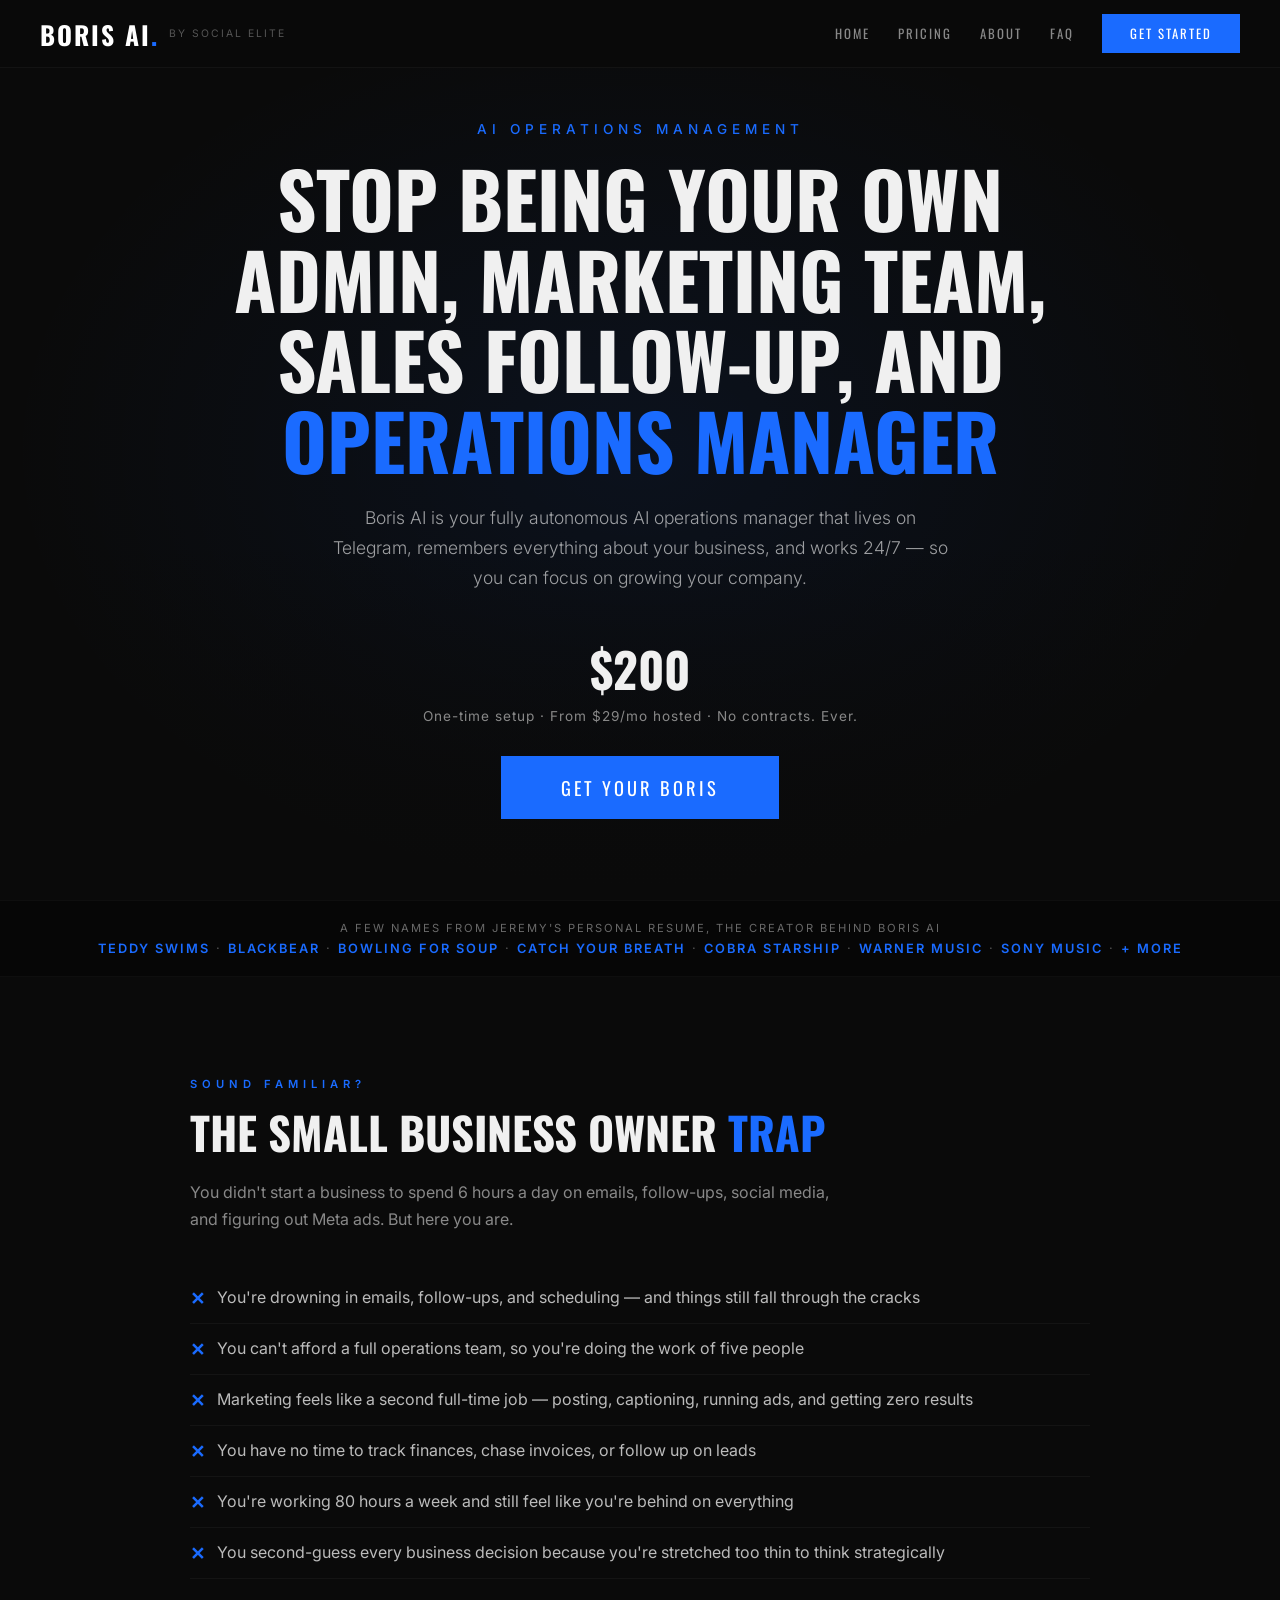
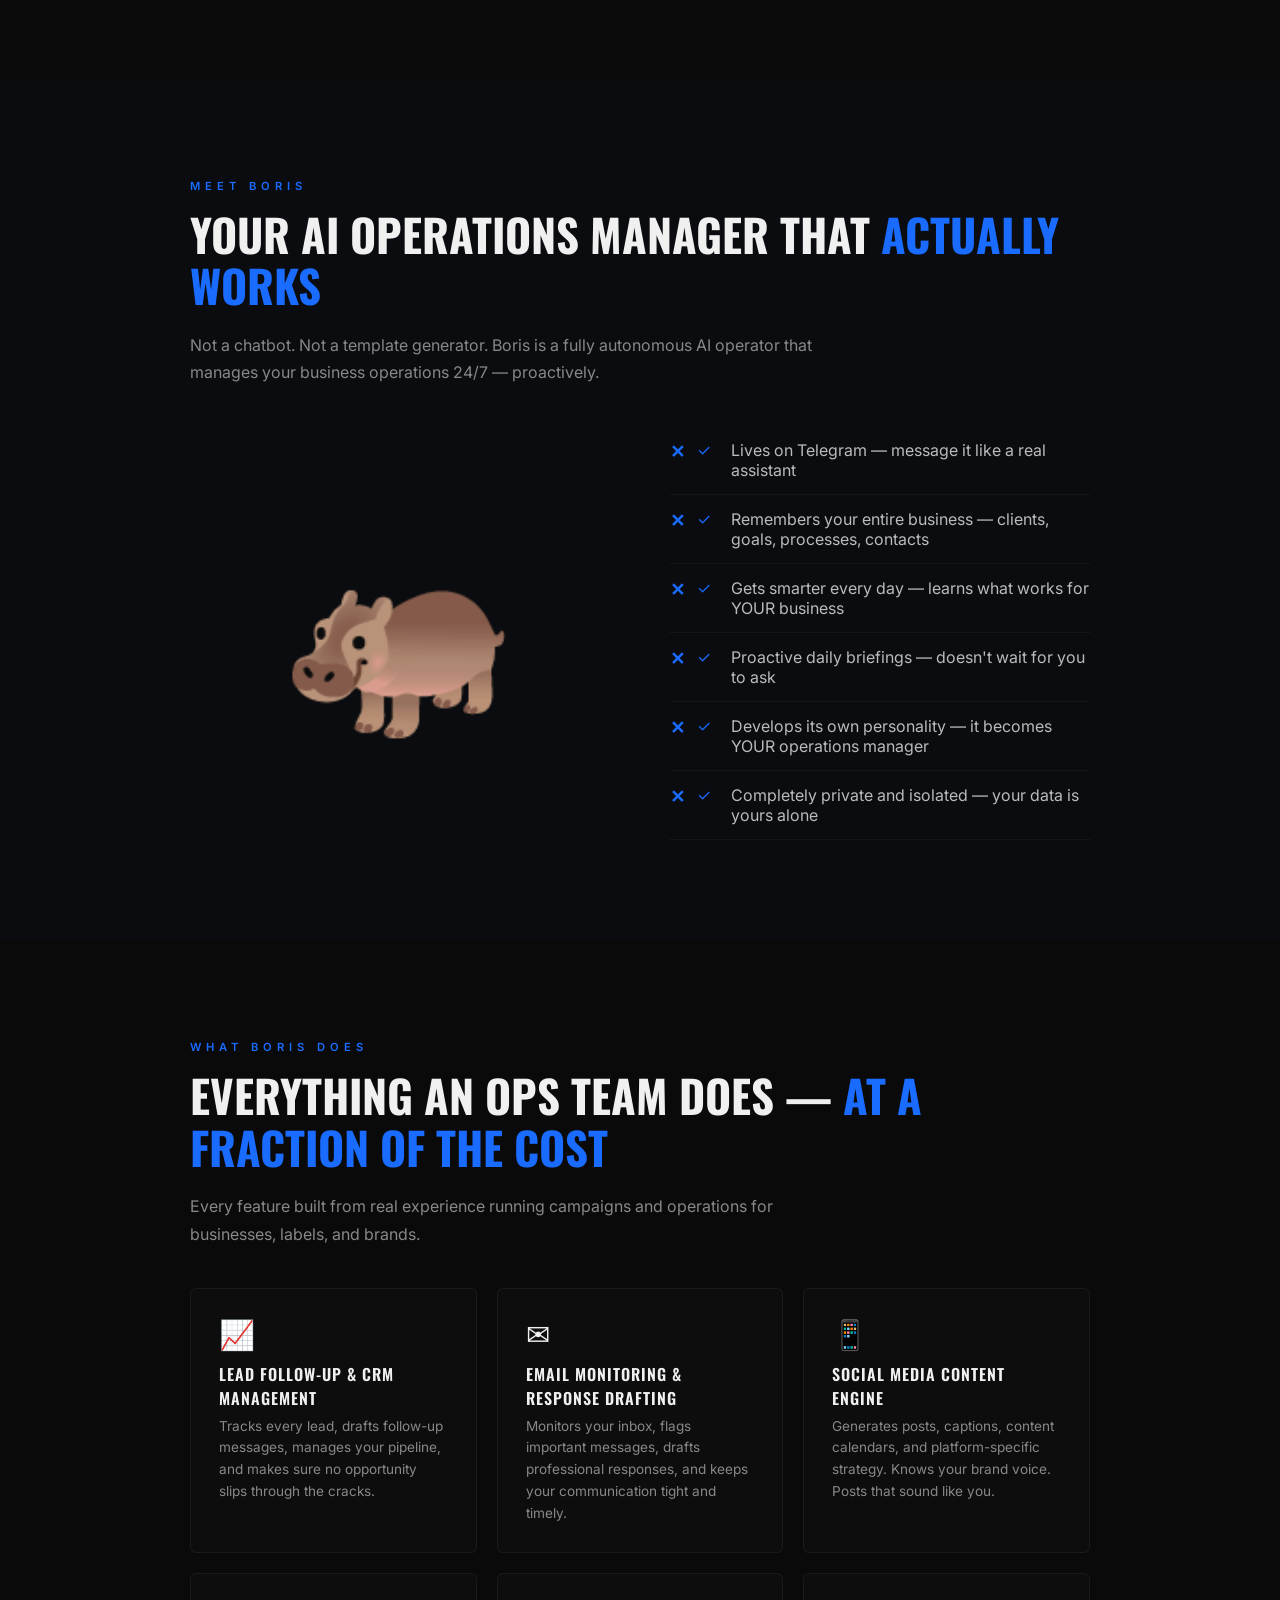
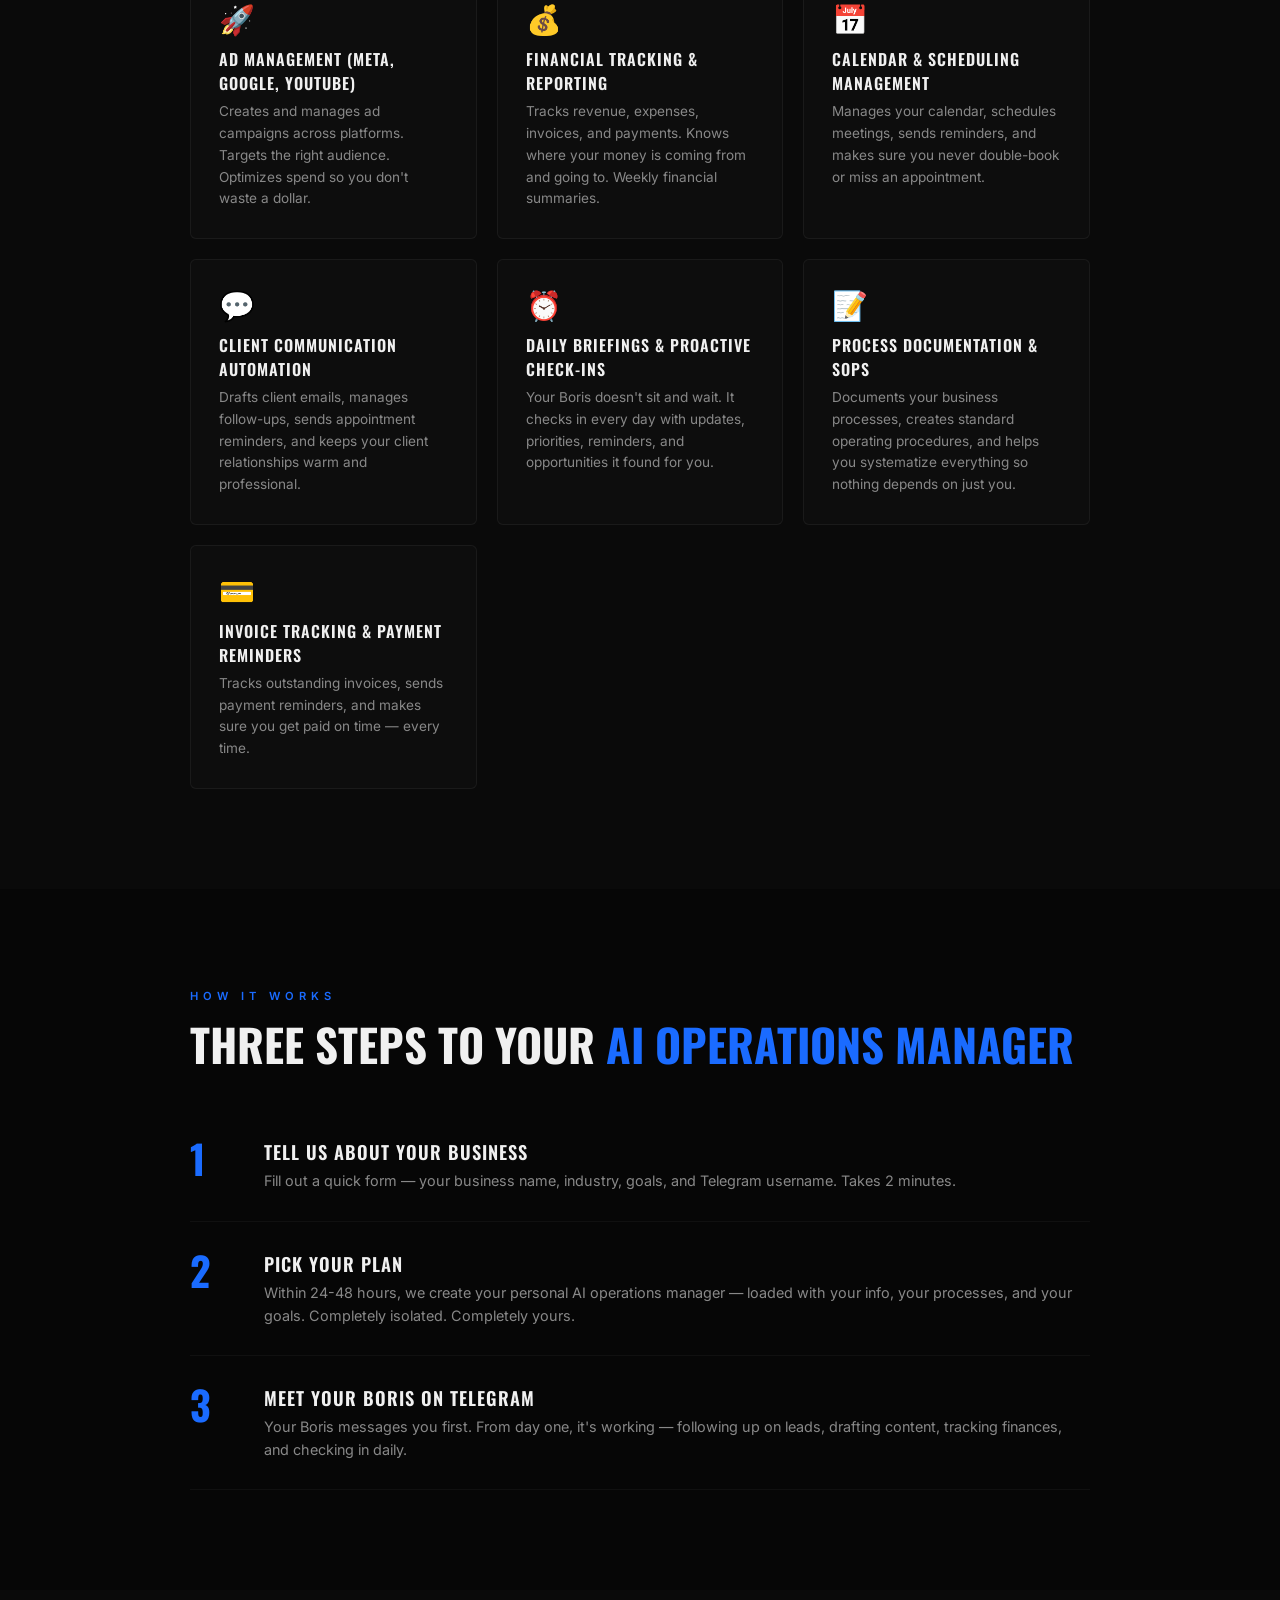
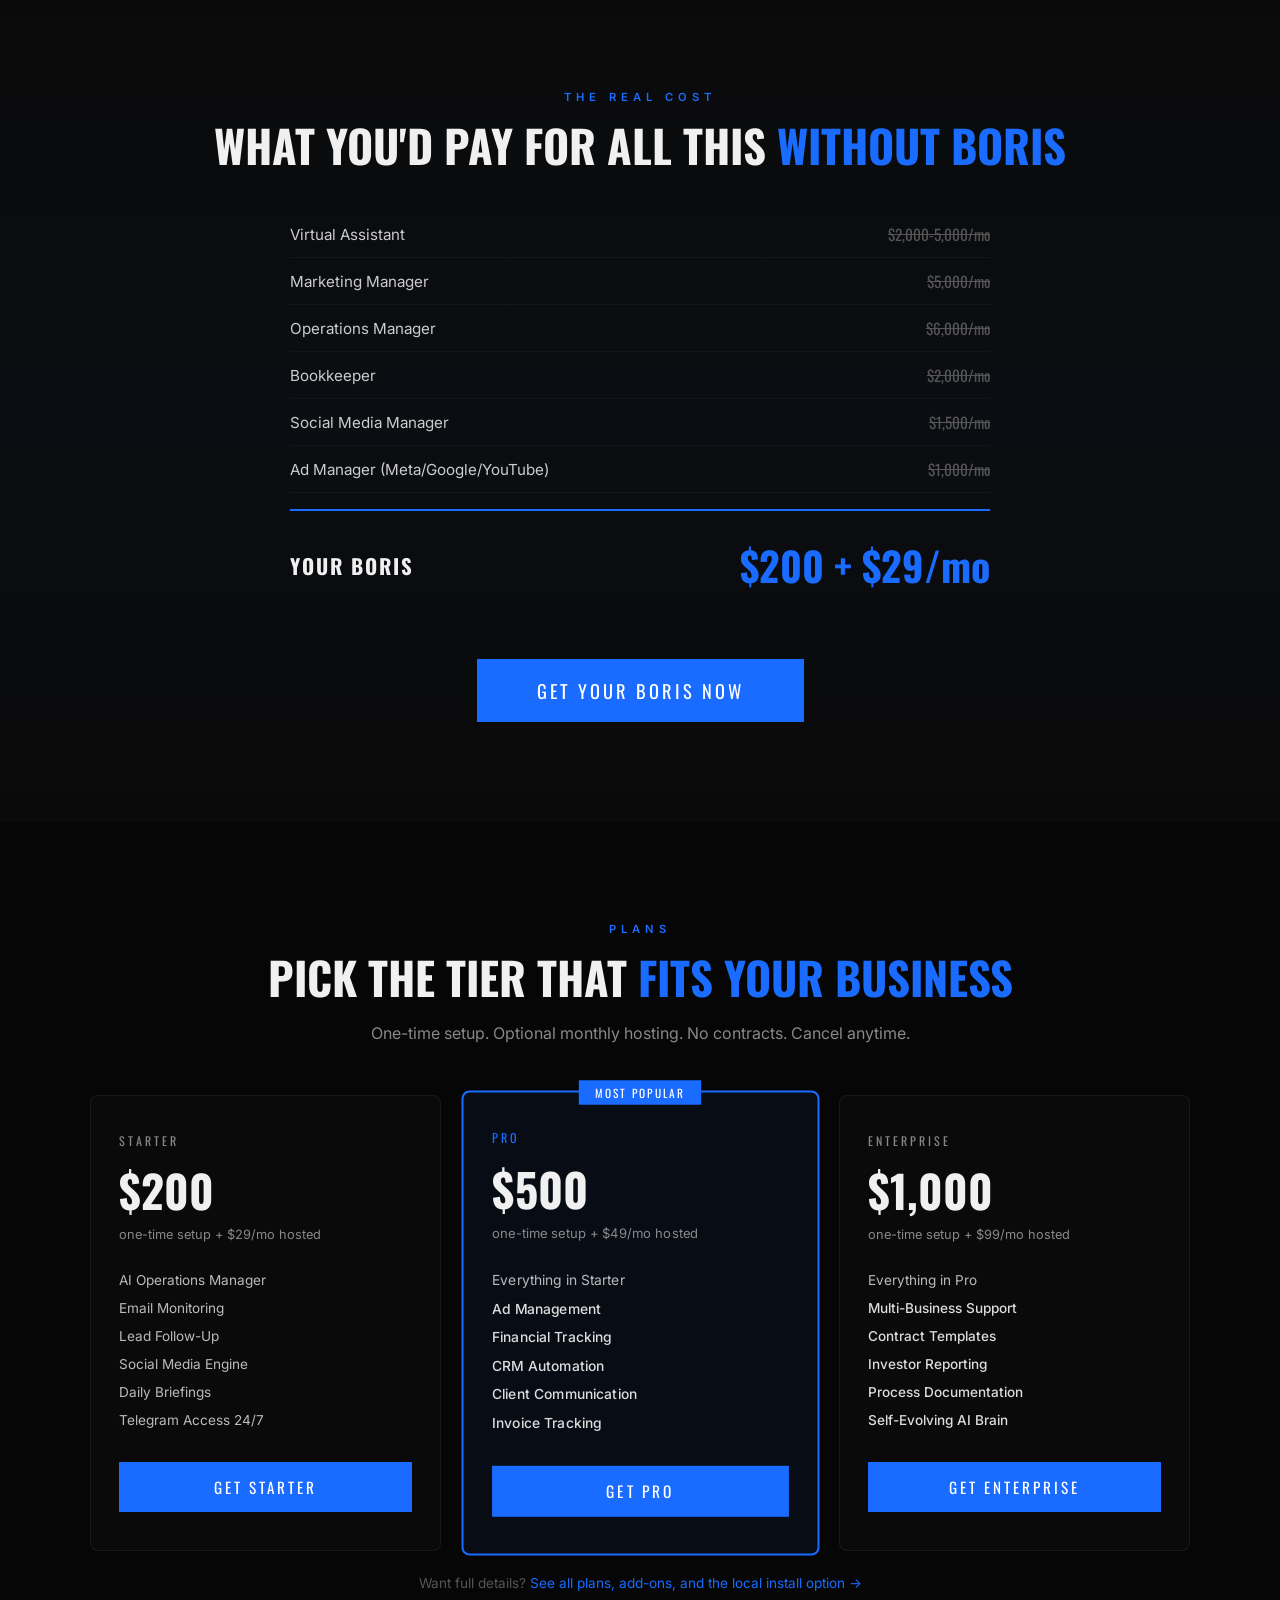
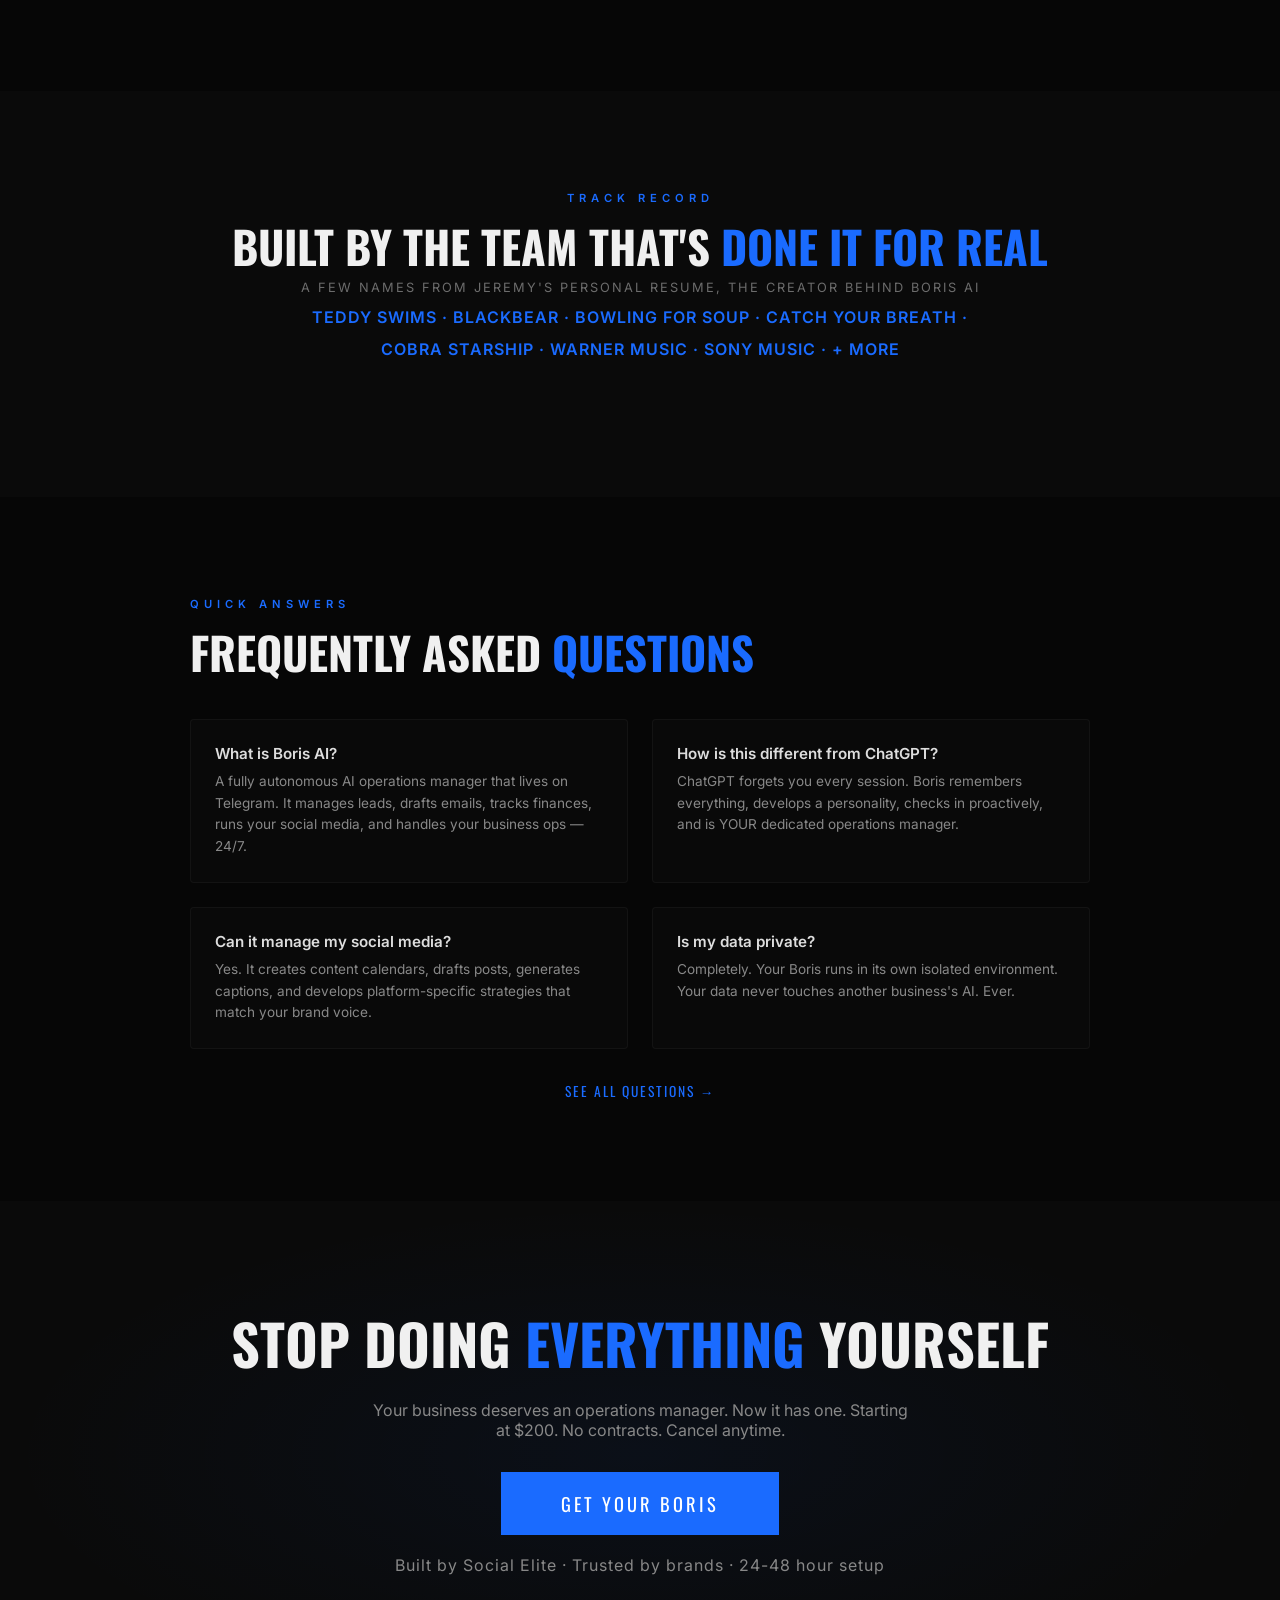
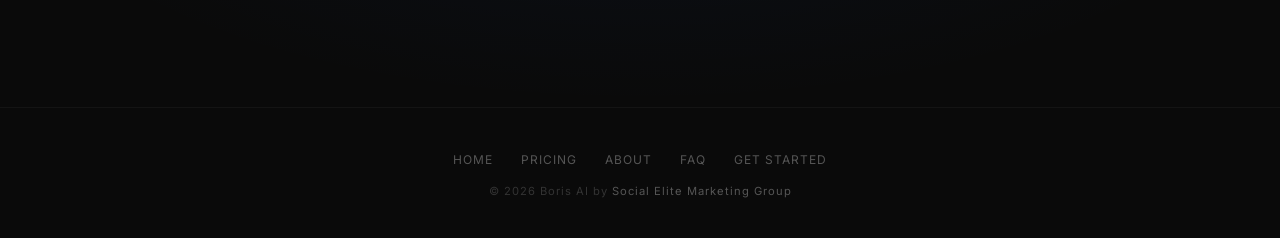
==== index.html @ d29c29d2 "Boris AI v1: business-focused AI operations manager site Complete landing site cloned from Roadie st" ====
<!DOCTYPE html>
<html lang="en">
<head>
    <meta charset="UTF-8">
    <meta name="viewport" content="width=device-width, initial-scale=1.0">
    <title>Boris AI — Your AI Operations Manager for Business</title>
    <meta name="description" content="Your own AI operations manager that handles lead follow-up, email monitoring, social media, ad management, financial tracking, and daily briefings. 24/7. No contracts. From $200.">
    <meta property="og:title" content="Boris AI — Your AI Operations Manager">
    <meta property="og:description" content="Stop doing everything yourself. Get an AI operations manager that actually works. From $200 setup + $29/mo.">
    <link rel="stylesheet" href="styles.css">
</head>
<body>
    <nav>
        <div class="nav-brand">
            <a href="index.html" class="nav-logo">BORIS AI<span>.</span></a>
            <span class="nav-by">by Social Elite</span>
        </div>
        <button class="nav-toggle" onclick="document.querySelector('.nav-links').classList.toggle('open')">
            <span></span><span></span><span></span>
        </button>
        <div class="nav-links">
            <a href="index.html">Home</a>
            <a href="pricing.html">Pricing</a>
            <a href="about.html">About</a>
            <a href="faq.html">FAQ</a>
            <a href="purchase.html" class="nav-cta">Get Started</a>
        </div>
    </nav>

    <!-- ==================== HERO ==================== -->
    <section class="hero">
        <div class="hero-content">
            <p class="hero-tag">AI Operations Management</p>
            <h1>Stop Being Your Own Admin, Marketing Team, Sales Follow-Up, and <span>Operations Manager</span></h1>
            <p class="hero-sub">Boris AI is your fully autonomous AI operations manager that lives on Telegram, remembers everything about your business, and works 24/7 — so you can focus on growing your company.</p>
            <div class="hero-price">$200</div>
            <p class="hero-price-note">One-time setup &middot; From $29/mo hosted &middot; No contracts. Ever.</p>
            <a href="purchase.html" class="btn-primary">Get Your Boris</a>
        </div>
    </section>

    <!-- ==================== PROOF BAR ==================== -->
    <div class="proof-bar">
        <p style="font-size: 0.7rem; color: rgba(255,255,255,0.4); letter-spacing: 2px; text-transform: uppercase; margin-bottom: 6px;">A few names from Jeremy's personal resume, the creator behind Boris AI</p>
        <p><span>Teddy Swims</span> &middot; <span>Blackbear</span> &middot; <span>Bowling For Soup</span> &middot; <span>Catch Your Breath</span> &middot; <span>Cobra Starship</span> &middot; <span>Warner Music</span> &middot; <span>Sony Music</span> &middot; <span>+ more</span></p>
    </div>

    <!-- ==================== PAIN SECTION ==================== -->
    <section class="section">
        <div class="section-inner">
            <p class="section-tag">Sound Familiar?</p>
            <h2>The Small Business Owner <span style="color: var(--blue);">Trap</span></h2>
            <p class="section-subtitle">You didn't start a business to spend 6 hours a day on emails, follow-ups, social media, and figuring out Meta ads. But here you are.</p>
            <ul class="pain-list">
                <li>You're drowning in emails, follow-ups, and scheduling — and things still fall through the cracks</li>
                <li>You can't afford a full operations team, so you're doing the work of five people</li>
                <li>Marketing feels like a second full-time job — posting, captioning, running ads, and getting zero results</li>
                <li>You have no time to track finances, chase invoices, or follow up on leads</li>
                <li>You're working 80 hours a week and still feel like you're behind on everything</li>
                <li>You second-guess every business decision because you're stretched too thin to think strategically</li>
            </ul>
        </div>
    </section>

    <!-- ==================== THE SOLUTION ==================== -->
    <section class="section" style="background: rgba(26,107,255,0.02);">
        <div class="section-inner">
            <p class="section-tag">Meet Boris</p>
            <h2>Your AI Operations Manager That <span style="color: var(--blue);">Actually Works</span></h2>
            <p class="section-subtitle">Not a chatbot. Not a template generator. Boris is a fully autonomous AI operator that manages your business operations 24/7 — proactively.</p>
            <div class="two-col">
                <div style="font-size: 12rem; text-align: center; line-height: 1;">
                    &#129435;
                </div>
                <div>
                    <ul class="pain-list" style="list-style: none;">
                        <li style="color: #bbb;"><span style="color: var(--blue); margin-right: 8px;">&#10003;</span> Lives on Telegram — message it like a real assistant</li>
                        <li style="color: #bbb;"><span style="color: var(--blue); margin-right: 8px;">&#10003;</span> Remembers your entire business — clients, goals, processes, contacts</li>
                        <li style="color: #bbb;"><span style="color: var(--blue); margin-right: 8px;">&#10003;</span> Gets smarter every day — learns what works for YOUR business</li>
                        <li style="color: #bbb;"><span style="color: var(--blue); margin-right: 8px;">&#10003;</span> Proactive daily briefings — doesn't wait for you to ask</li>
                        <li style="color: #bbb;"><span style="color: var(--blue); margin-right: 8px;">&#10003;</span> Develops its own personality — it becomes YOUR operations manager</li>
                        <li style="color: #bbb;"><span style="color: var(--blue); margin-right: 8px;">&#10003;</span> Completely private and isolated — your data is yours alone</li>
                    </ul>
                </div>
            </div>
        </div>
    </section>

    <!-- ==================== FEATURES ==================== -->
    <section class="section">
        <div class="section-inner">
            <p class="section-tag">What Boris Does</p>
            <h2>Everything an Ops Team Does — <span style="color: var(--blue);">At a Fraction of the Cost</span></h2>
            <p class="section-subtitle">Every feature built from real experience running campaigns and operations for businesses, labels, and brands.</p>
            <div class="features">
                <div class="feature">
                    <div class="feature-icon">&#128200;</div>
                    <h3>Lead Follow-Up & CRM Management</h3>
                    <p>Tracks every lead, drafts follow-up messages, manages your pipeline, and makes sure no opportunity slips through the cracks.</p>
                </div>
                <div class="feature">
                    <div class="feature-icon">&#9993;</div>
                    <h3>Email Monitoring & Response Drafting</h3>
                    <p>Monitors your inbox, flags important messages, drafts professional responses, and keeps your communication tight and timely.</p>
                </div>
                <div class="feature">
                    <div class="feature-icon">&#128241;</div>
                    <h3>Social Media Content Engine</h3>
                    <p>Generates posts, captions, content calendars, and platform-specific strategy. Knows your brand voice. Posts that sound like you.</p>
                </div>
                <div class="feature">
                    <div class="feature-icon">&#128640;</div>
                    <h3>Ad Management (Meta, Google, YouTube)</h3>
                    <p>Creates and manages ad campaigns across platforms. Targets the right audience. Optimizes spend so you don't waste a dollar.</p>
                </div>
                <div class="feature">
                    <div class="feature-icon">&#128176;</div>
                    <h3>Financial Tracking & Reporting</h3>
                    <p>Tracks revenue, expenses, invoices, and payments. Knows where your money is coming from and going to. Weekly financial summaries.</p>
                </div>
                <div class="feature">
                    <div class="feature-icon">&#128197;</div>
                    <h3>Calendar & Scheduling Management</h3>
                    <p>Manages your calendar, schedules meetings, sends reminders, and makes sure you never double-book or miss an appointment.</p>
                </div>
                <div class="feature">
                    <div class="feature-icon">&#128172;</div>
                    <h3>Client Communication Automation</h3>
                    <p>Drafts client emails, manages follow-ups, sends appointment reminders, and keeps your client relationships warm and professional.</p>
                </div>
                <div class="feature">
                    <div class="feature-icon">&#9200;</div>
                    <h3>Daily Briefings & Proactive Check-Ins</h3>
                    <p>Your Boris doesn't sit and wait. It checks in every day with updates, priorities, reminders, and opportunities it found for you.</p>
                </div>
                <div class="feature">
                    <div class="feature-icon">&#128221;</div>
                    <h3>Process Documentation & SOPs</h3>
                    <p>Documents your business processes, creates standard operating procedures, and helps you systematize everything so nothing depends on just you.</p>
                </div>
                <div class="feature">
                    <div class="feature-icon">&#128179;</div>
                    <h3>Invoice Tracking & Payment Reminders</h3>
                    <p>Tracks outstanding invoices, sends payment reminders, and makes sure you get paid on time — every time.</p>
                </div>
            </div>
        </div>
    </section>

    <!-- ==================== HOW IT WORKS ==================== -->
    <section class="section" style="background: var(--darker);">
        <div class="section-inner">
            <p class="section-tag">How It Works</p>
            <h2>Three Steps to Your <span style="color: var(--blue);">AI Operations Manager</span></h2>
            <div class="steps">
                <div class="step">
                    <div class="step-num"></div>
                    <div>
                        <h3>Tell Us About Your Business</h3>
                        <p>Fill out a quick form — your business name, industry, goals, and Telegram username. Takes 2 minutes.</p>
                    </div>
                </div>
                <div class="step">
                    <div class="step-num"></div>
                    <div>
                        <h3>Pick Your Plan</h3>
                        <p>Within 24-48 hours, we create your personal AI operations manager — loaded with your info, your processes, and your goals. Completely isolated. Completely yours.</p>
                    </div>
                </div>
                <div class="step">
                    <div class="step-num"></div>
                    <div>
                        <h3>Meet Your Boris on Telegram</h3>
                        <p>Your Boris messages you first. From day one, it's working — following up on leads, drafting content, tracking finances, and checking in daily.</p>
                    </div>
                </div>
            </div>
        </div>
    </section>

    <!-- ==================== VALUE STACK ==================== -->
    <section class="section stack-bg">
        <div class="section-inner" style="text-align: center;">
            <p class="section-tag">The Real Cost</p>
            <h2>What You'd Pay for All This <span style="color: var(--blue);">Without Boris</span></h2>
            <div class="stack-items">
                <div class="stack-item"><span>Virtual Assistant</span><span>$2,000-5,000/mo</span></div>
                <div class="stack-item"><span>Marketing Manager</span><span>$5,000/mo</span></div>
                <div class="stack-item"><span>Operations Manager</span><span>$6,000/mo</span></div>
                <div class="stack-item"><span>Bookkeeper</span><span>$2,000/mo</span></div>
                <div class="stack-item"><span>Social Media Manager</span><span>$1,500/mo</span></div>
                <div class="stack-item"><span>Ad Manager (Meta/Google/YouTube)</span><span>$1,000/mo</span></div>
            </div>
            <div class="stack-total">
                <span>Your Boris</span>
                <span>$200 + $29/mo</span>
            </div>
            <div style="margin-top: 40px;">
                <a href="purchase.html" class="btn-primary">Get Your Boris Now</a>
            </div>
        </div>
    </section>

    <!-- ==================== PRICING PREVIEW ==================== -->
    <section class="section" style="background: var(--darker);">
        <div style="max-width: 1100px; margin: 0 auto; text-align: center;">
            <p class="section-tag">Plans</p>
            <h2 style="font-family: 'Oswald', sans-serif; font-size: clamp(1.8rem, 4vw, 2.8rem); font-weight: 700; text-transform: uppercase; margin-bottom: 16px;">Pick the Tier That <span style="color: var(--blue);">Fits Your Business</span></h2>
            <p class="section-subtitle" style="margin: 0 auto 48px; text-align: center;">One-time setup. Optional monthly hosting. No contracts. Cancel anytime.</p>
            <div class="pricing-grid">
                <div class="price-card">
                    <div class="tier-name">Starter</div>
                    <div class="tier-price">$200</div>
                    <div class="tier-note">one-time setup + $29/mo hosted</div>
                    <ul>
                        <li>AI Operations Manager</li>
                        <li>Email Monitoring</li>
                        <li>Lead Follow-Up</li>
                        <li>Social Media Engine</li>
                        <li>Daily Briefings</li>
                        <li>Telegram Access 24/7</li>
                    </ul>
                    <a href="purchase.html" class="btn-primary">Get Starter</a>
                </div>
                <div class="price-card featured">
                    <div class="badge">Most Popular</div>
                    <div class="tier-name">Pro</div>
                    <div class="tier-price">$500</div>
                    <div class="tier-note">one-time setup + $49/mo hosted</div>
                    <ul>
                        <li>Everything in Starter</li>
                        <li class="highlight">Ad Management</li>
                        <li class="highlight">Financial Tracking</li>
                        <li class="highlight">CRM Automation</li>
                        <li class="highlight">Client Communication</li>
                        <li class="highlight">Invoice Tracking</li>
                    </ul>
                    <a href="purchase.html" class="btn-primary">Get Pro</a>
                </div>
                <div class="price-card">
                    <div class="tier-name">Enterprise</div>
                    <div class="tier-price">$1,000</div>
                    <div class="tier-note">one-time setup + $99/mo hosted</div>
                    <ul>
                        <li>Everything in Pro</li>
                        <li class="highlight">Multi-Business Support</li>
                        <li class="highlight">Contract Templates</li>
                        <li class="highlight">Investor Reporting</li>
                        <li class="highlight">Process Documentation</li>
                        <li class="highlight">Self-Evolving AI Brain</li>
                    </ul>
                    <a href="purchase.html" class="btn-primary">Get Enterprise</a>
                </div>
            </div>
            <p style="margin-top: 24px; font-size: 0.85rem; color: #555;">Want full details? <a href="pricing.html" style="color: var(--blue); text-decoration: none;">See all plans, add-ons, and the local install option &rarr;</a></p>
        </div>
    </section>

    <!-- ==================== SOCIAL PROOF ==================== -->
    <section class="section">
        <div class="section-inner" style="text-align: center;">
            <p class="section-tag">Track Record</p>
            <h2 style="margin-bottom: 8px;">Built by the Team That's <span style="color: var(--blue);">Done It for Real</span></h2>
            <p style="font-size: 0.8rem; color: rgba(255,255,255,0.4); text-transform: uppercase; letter-spacing: 2px; text-align: center; margin: 0 auto 6px;">A few names from Jeremy's personal resume, the creator behind Boris AI</p>
            <p style="font-size: 1rem; color: var(--blue); font-weight: 600; text-align: center; max-width: 700px; margin: 0 auto 32px; line-height: 2; text-transform: uppercase; letter-spacing: 1px;">
                Teddy Swims &middot; Blackbear &middot; Bowling For Soup &middot; Catch Your Breath &middot; Cobra Starship &middot; Warner Music &middot; Sony Music &middot; + more
            </p>
        </div>
    </section>

    <!-- ==================== FAQ PREVIEW ==================== -->
    <section class="section" style="background: var(--darker);">
        <div class="section-inner">
            <p class="section-tag">Quick Answers</p>
            <h2>Frequently Asked <span style="color: var(--blue);">Questions</span></h2>
            <div class="faq-grid">
                <div class="faq-item">
                    <div class="faq-q">What is Boris AI?</div>
                    <div class="faq-a">A fully autonomous AI operations manager that lives on Telegram. It manages leads, drafts emails, tracks finances, runs your social media, and handles your business ops — 24/7.</div>
                </div>
                <div class="faq-item">
                    <div class="faq-q">How is this different from ChatGPT?</div>
                    <div class="faq-a">ChatGPT forgets you every session. Boris remembers everything, develops a personality, checks in proactively, and is YOUR dedicated operations manager.</div>
                </div>
                <div class="faq-item">
                    <div class="faq-q">Can it manage my social media?</div>
                    <div class="faq-a">Yes. It creates content calendars, drafts posts, generates captions, and develops platform-specific strategies that match your brand voice.</div>
                </div>
                <div class="faq-item">
                    <div class="faq-q">Is my data private?</div>
                    <div class="faq-a">Completely. Your Boris runs in its own isolated environment. Your data never touches another business's AI. Ever.</div>
                </div>
            </div>
            <p style="text-align: center; margin-top: 32px;"><a href="faq.html" style="color: var(--blue); text-decoration: none; font-family: 'Oswald', sans-serif; font-size: 0.85rem; letter-spacing: 2px; text-transform: uppercase;">See All Questions &rarr;</a></p>
        </div>
    </section>

    <!-- ==================== FINAL CTA ==================== -->
    <section class="cta-section">
        <div class="cta-content">
            <h2>Stop Doing <span>Everything</span> Yourself</h2>
            <p>Your business deserves an operations manager. Now it has one. Starting at $200. No contracts. Cancel anytime.</p>
            <a href="purchase.html" class="btn-primary">Get Your Boris</a>
            <p class="guarantee">Built by Social Elite &middot; Trusted by brands &middot; 24-48 hour setup</p>
        </div>
    </section>

    <!-- ==================== FOOTER ==================== -->
    <footer>
        <div class="footer-links">
            <a href="index.html">Home</a>
            <a href="pricing.html">Pricing</a>
            <a href="about.html">About</a>
            <a href="faq.html">FAQ</a>
            <a href="purchase.html">Get Started</a>
        </div>
        <p>&copy; 2026 Boris AI by <a href="https://socialelitemarketinggroup.com">Social Elite Marketing Group</a></p>
    </footer>
</body>
</html>
---- styles.css ----
/* ============================================
   BORIS AI — Shared Styles
   Dark, premium, business operations aesthetic
   ============================================ */

@import url('https://fonts.googleapis.com/css2?family=Oswald:wght@400;600;700;800&family=Inter:wght@300;400;500;600&display=swap');

:root {
    --blue: #1a6bff;
    --blue-light: #4d8bff;
    --dark: #0a0a0a;
    --darker: #060606;
    --gray: #888;
    --light: #f0f0f0;
    --accent: #4d8bff;
}

* { margin: 0; padding: 0; box-sizing: border-box; }

body {
    background: var(--dark);
    color: var(--light);
    font-family: 'Inter', sans-serif;
    overflow-x: hidden;
}

/* ---- NAVIGATION ---- */
nav {
    position: fixed; top: 0; width: 100%;
    padding: 14px 40px;
    display: flex; justify-content: space-between; align-items: center;
    z-index: 100;
    background: rgba(10,10,10,0.92);
    backdrop-filter: blur(12px);
    border-bottom: 1px solid rgba(255,255,255,0.04);
}
.nav-brand { display: flex; align-items: center; gap: 10px; }
.nav-logo {
    font-family: 'Oswald', sans-serif;
    font-size: 1.6rem; font-weight: 800;
    letter-spacing: 2px; color: #fff;
    text-decoration: none;
}
.nav-logo span { color: var(--blue); }
.nav-by { font-size: 0.65rem; color: #555; letter-spacing: 2px; text-transform: uppercase; }
.nav-links { display: flex; align-items: center; gap: 28px; }
.nav-links a {
    font-family: 'Oswald', sans-serif;
    font-size: 0.8rem; letter-spacing: 2px;
    text-transform: uppercase; text-decoration: none;
    color: var(--gray); transition: color 0.3s;
}
.nav-links a:hover { color: #fff; }
.nav-cta {
    padding: 10px 28px;
    background: var(--blue); color: #fff !important;
    text-decoration: none;
    font-family: 'Oswald', sans-serif;
    font-size: 0.85rem; letter-spacing: 2px;
    text-transform: uppercase; transition: 0.3s;
}
.nav-cta:hover { background: var(--blue-light); }

/* ---- BUTTONS ---- */
.btn-primary {
    display: inline-block;
    padding: 18px 60px;
    background: var(--blue); color: #fff;
    text-decoration: none;
    font-family: 'Oswald', sans-serif;
    font-size: 1.15rem; letter-spacing: 3px;
    text-transform: uppercase;
    transition: 0.3s; border: none; cursor: pointer;
}
.btn-primary:hover { background: var(--blue-light); transform: scale(1.03); }
.btn-outline {
    display: inline-block;
    padding: 14px 40px;
    border: 1px solid rgba(255,255,255,0.15);
    color: #aaa; text-decoration: none;
    font-family: 'Oswald', sans-serif;
    font-size: 0.85rem; letter-spacing: 2px;
    text-transform: uppercase; transition: 0.3s;
}
.btn-outline:hover { border-color: var(--blue); color: var(--blue); }

/* ---- HERO ---- */
.hero {
    min-height: 100vh;
    display: flex; flex-direction: column;
    justify-content: center; align-items: center;
    text-align: center;
    padding: 120px 20px 80px;
    position: relative;
}
.hero::before {
    content: ''; position: absolute; top: 0; left: 0;
    width: 100%; height: 100%;
    background: radial-gradient(ellipse at center, rgba(26,107,255,0.08) 0%, transparent 70%);
    z-index: 0;
}
.hero::after {
    content: ''; position: absolute; bottom: 0; left: 0;
    width: 100%; height: 40%;
    background: linear-gradient(to top, var(--dark), transparent);
    z-index: 1;
}
.hero-content { position: relative; z-index: 2; max-width: 850px; }
.hero-tag {
    font-size: 0.85rem; letter-spacing: 5px;
    text-transform: uppercase; color: var(--blue);
    margin-bottom: 20px; font-weight: 500;
}
.hero h1 {
    font-family: 'Oswald', sans-serif;
    font-size: clamp(2.5rem, 7vw, 4.8rem);
    font-weight: 800; text-transform: uppercase;
    line-height: 1.05; margin-bottom: 24px;
}
.hero h1 span { color: var(--blue); }
.hero-sub {
    font-size: 1.1rem; color: rgba(255,255,255,0.6);
    max-width: 620px; margin: 0 auto 40px;
    line-height: 1.7; font-weight: 300;
}
.hero-price {
    font-family: 'Oswald', sans-serif;
    font-size: 3rem; font-weight: 800; margin-bottom: 4px;
}
.hero-price-note {
    font-size: 0.85rem; color: var(--gray);
    margin-bottom: 32px; letter-spacing: 1px;
}
.hero-proof {
    margin-top: 32px; font-size: 0.75rem;
    color: #444; letter-spacing: 1px; text-transform: uppercase;
}

/* ---- PROOF BAR ---- */
.proof-bar {
    background: var(--darker); padding: 20px;
    text-align: center;
    border-top: 1px solid rgba(255,255,255,0.03);
    border-bottom: 1px solid rgba(255,255,255,0.03);
}
.proof-bar p { font-size: 0.8rem; color: #555; letter-spacing: 2px; text-transform: uppercase; }
.proof-bar span { color: var(--blue); font-weight: 600; }

/* ---- SECTIONS ---- */
.section { padding: 100px 20px; }
.section-inner { max-width: 900px; margin: 0 auto; }
.section-tag {
    font-size: 0.7rem; letter-spacing: 5px;
    text-transform: uppercase; color: var(--blue);
    margin-bottom: 16px; font-weight: 600;
}
.section h2 {
    font-family: 'Oswald', sans-serif;
    font-size: clamp(1.8rem, 4vw, 2.8rem);
    font-weight: 700; text-transform: uppercase;
    margin-bottom: 20px; line-height: 1.15;
}
.section-subtitle {
    font-size: 1rem; color: var(--gray);
    line-height: 1.7; margin-bottom: 40px; max-width: 650px;
}

/* ---- PAIN LIST ---- */
.pain-list { list-style: none; }
.pain-list li {
    padding: 14px 0;
    border-bottom: 1px solid rgba(255,255,255,0.04);
    font-size: 1rem; color: #bbb;
    display: flex; gap: 12px; align-items: flex-start;
}
.pain-list li::before {
    content: '\2715'; color: var(--blue);
    font-weight: 700; font-size: 1.1rem;
    flex-shrink: 0; margin-top: 1px;
}

/* ---- TWO COLUMNS ---- */
.two-col {
    display: grid; grid-template-columns: 1fr 1fr;
    gap: 60px; align-items: center; margin-top: 40px;
}
.two-col img { width: 100%; border-radius: 4px; }

/* ---- FEATURES GRID ---- */
.features {
    display: grid;
    grid-template-columns: repeat(auto-fit, minmax(260px, 1fr));
    gap: 20px; margin-top: 40px;
}
.feature {
    background: rgba(255,255,255,0.015);
    border: 1px solid rgba(255,255,255,0.05);
    border-radius: 6px; padding: 28px; transition: 0.3s;
}
.feature:hover { border-color: rgba(26,107,255,0.3); background: rgba(26,107,255,0.03); }
.feature-icon { font-size: 1.8rem; margin-bottom: 10px; }
.feature h3 {
    font-family: 'Oswald', sans-serif;
    font-size: 1rem; font-weight: 600;
    text-transform: uppercase; letter-spacing: 1px;
    margin-bottom: 6px;
}
.feature p { font-size: 0.85rem; color: var(--gray); line-height: 1.6; }

/* ---- TABS ---- */
.tabs {
    display: flex; gap: 0; margin-bottom: 40px;
    border-bottom: 2px solid rgba(255,255,255,0.06);
}
.tab {
    padding: 14px 28px;
    font-family: 'Oswald', sans-serif;
    font-size: 0.9rem; letter-spacing: 2px;
    text-transform: uppercase; color: var(--gray);
    cursor: pointer; transition: 0.3s;
    border-bottom: 2px solid transparent;
    margin-bottom: -2px;
}
.tab.active { color: var(--blue); border-bottom-color: var(--blue); }
.tab:hover { color: #ddd; }
.tab-content { display: none; }
.tab-content.active { display: block; }

/* ---- STEPS ---- */
.steps { counter-reset: step; margin-top: 40px; }
.step {
    display: flex; gap: 24px; padding: 28px 0;
    border-bottom: 1px solid rgba(255,255,255,0.04);
    align-items: flex-start;
}
.step-num {
    counter-increment: step;
    font-family: 'Oswald', sans-serif;
    font-size: 2.5rem; font-weight: 800;
    color: var(--blue); line-height: 1;
    flex-shrink: 0; width: 50px;
}
.step-num::before { content: counter(step); }
.step h3 {
    font-family: 'Oswald', sans-serif;
    font-size: 1.15rem; font-weight: 600;
    text-transform: uppercase; letter-spacing: 1px;
    margin-bottom: 4px;
}
.step p { font-size: 0.9rem; color: var(--gray); line-height: 1.6; }

/* ---- VALUE STACK ---- */
.stack-bg {
    background: linear-gradient(180deg, transparent 0%, rgba(26,107,255,0.03) 50%, transparent 100%);
}
.stack-items { max-width: 700px; margin: 40px auto 0; }
.stack-item {
    display: flex; justify-content: space-between; align-items: center;
    padding: 12px 0; border-bottom: 1px solid rgba(255,255,255,0.04);
}
.stack-item span:first-child { font-size: 0.95rem; color: #ccc; }
.stack-item span:last-child {
    font-family: 'Oswald', sans-serif;
    font-size: 0.95rem; color: #555; text-decoration: line-through;
}
.stack-total {
    display: flex; justify-content: space-between; align-items: center;
    padding: 24px 0; margin-top: 16px;
    border-top: 2px solid var(--blue);
    max-width: 700px; margin-left: auto; margin-right: auto;
}
.stack-total span:first-child {
    font-family: 'Oswald', sans-serif;
    font-size: 1.3rem; font-weight: 700;
    text-transform: uppercase; letter-spacing: 2px;
}
.stack-total span:last-child {
    font-family: 'Oswald', sans-serif;
    font-size: 2.5rem; font-weight: 800; color: var(--blue);
}

/* ---- CTA SECTION ---- */
.cta-section {
    padding: 100px 20px; text-align: center; position: relative;
}
.cta-section::before {
    content: ''; position: absolute; top: 0; left: 0;
    width: 100%; height: 100%;
    background: radial-gradient(ellipse at center, rgba(26,107,255,0.06) 0%, transparent 70%);
    z-index: 0;
}
.cta-content { position: relative; z-index: 1; }
.cta-content h2 {
    font-family: 'Oswald', sans-serif;
    font-size: clamp(2rem, 5vw, 3.5rem);
    font-weight: 800; text-transform: uppercase; margin-bottom: 16px;
}
.cta-content h2 span { color: var(--blue); }
.cta-content p {
    font-size: 1rem; color: var(--gray);
    margin-bottom: 32px; max-width: 550px;
    margin-left: auto; margin-right: auto;
}
.guarantee { margin-top: 20px; font-size: 0.8rem; color: #555; letter-spacing: 1px; }

/* ---- FAQ GRID ---- */
.faq-grid {
    margin-top: 40px;
    display: grid;
    grid-template-columns: repeat(auto-fit, minmax(300px, 1fr));
    gap: 24px;
}
.faq-item {
    padding: 24px;
    background: rgba(255,255,255,0.015);
    border: 1px solid rgba(255,255,255,0.04);
    border-radius: 4px;
}
.faq-q { font-weight: 600; font-size: 0.95rem; margin-bottom: 8px; color: #ddd; }
.faq-a { font-size: 0.85rem; color: var(--gray); line-height: 1.6; }

/* ---- PRICING CARDS ---- */
.pricing-grid {
    display: grid;
    grid-template-columns: repeat(auto-fit, minmax(280px, 1fr));
    gap: 24px; text-align: left;
}
.price-card {
    background: rgba(255,255,255,0.02);
    border: 1px solid rgba(255,255,255,0.06);
    border-radius: 8px; padding: 36px 28px;
    position: relative;
}
.price-card.featured {
    background: rgba(26,107,255,0.06);
    border: 2px solid var(--blue);
    transform: scale(1.02);
}
.price-card .badge {
    position: absolute; top: -12px; left: 50%;
    transform: translateX(-50%);
    background: var(--blue); color: #fff;
    font-family: 'Oswald', sans-serif;
    font-size: 0.7rem; letter-spacing: 2px;
    padding: 4px 16px; text-transform: uppercase;
}
.price-card .tier-name {
    font-family: 'Oswald', sans-serif;
    font-size: 0.75rem; letter-spacing: 3px;
    text-transform: uppercase; color: var(--gray);
    margin-bottom: 8px;
}
.price-card.featured .tier-name { color: var(--blue); }
.price-card .tier-price {
    font-family: 'Oswald', sans-serif;
    font-size: 2.8rem; font-weight: 800; margin-bottom: 4px;
}
.price-card .tier-note {
    font-size: 0.8rem; color: var(--gray); margin-bottom: 24px;
}
.price-card ul { list-style: none; margin-bottom: 28px; }
.price-card li {
    padding: 6px 0; font-size: 0.85rem; color: #bbb;
}
.price-card li.highlight { color: #ddd; font-weight: 500; }
.price-card .tier-cost {
    font-size: 0.75rem; color: #666; margin-bottom: 12px;
}
.price-card .btn-primary {
    display: block; text-align: center;
    padding: 14px; font-size: 0.95rem;
}

/* ---- ADD-ONS ---- */
.addon-grid {
    display: grid;
    grid-template-columns: repeat(auto-fit, minmax(240px, 1fr));
    gap: 16px; margin-top: 30px;
}
.addon-card {
    background: rgba(255,255,255,0.02);
    border: 1px solid rgba(255,255,255,0.06);
    border-radius: 8px; padding: 24px;
}
.addon-card h4 {
    font-family: 'Oswald', sans-serif;
    font-size: 0.9rem; font-weight: 600;
    text-transform: uppercase; letter-spacing: 1px;
    margin-bottom: 6px;
}
.addon-card .addon-price {
    font-family: 'Oswald', sans-serif;
    font-size: 1.3rem; font-weight: 800;
    color: var(--blue); margin-bottom: 8px;
}
.addon-card p { font-size: 0.8rem; color: var(--gray); line-height: 1.5; }

/* ---- PURCHASE FLOW ---- */
.flow-steps {
    display: flex; justify-content: center;
    gap: 0; margin: 50px 0 60px; flex-wrap: wrap;
}
.flow-step {
    text-align: center; padding: 20px 24px;
    position: relative; flex: 1; min-width: 160px;
}
.flow-step-num {
    width: 48px; height: 48px;
    border-radius: 50%;
    background: rgba(26,107,255,0.15);
    border: 2px solid var(--blue);
    display: flex; align-items: center; justify-content: center;
    font-family: 'Oswald', sans-serif;
    font-size: 1.2rem; font-weight: 800; color: var(--blue);
    margin: 0 auto 12px;
}
.flow-step h4 {
    font-family: 'Oswald', sans-serif;
    font-size: 0.85rem; letter-spacing: 2px;
    text-transform: uppercase; margin-bottom: 4px;
}
.flow-step p { font-size: 0.75rem; color: var(--gray); }
.flow-step::after {
    content: ''; position: absolute;
    top: 42px; right: -20px;
    width: 40px; height: 2px;
    background: rgba(255,255,255,0.06);
}
.flow-step:last-child::after { display: none; }

/* ---- FORMS ---- */
.form-group { margin-bottom: 20px; }
.form-group label {
    display: block; margin-bottom: 6px;
    font-family: 'Oswald', sans-serif;
    font-size: 0.8rem; letter-spacing: 2px;
    text-transform: uppercase; color: var(--gray);
}
.form-group input,
.form-group select,
.form-group textarea {
    width: 100%; padding: 14px 16px;
    background: rgba(255,255,255,0.04);
    border: 1px solid rgba(255,255,255,0.08);
    border-radius: 4px; color: #fff;
    font-family: 'Inter', sans-serif;
    font-size: 0.9rem; transition: 0.3s;
}
.form-group input:focus,
.form-group select:focus,
.form-group textarea:focus {
    outline: none;
    border-color: var(--blue);
    background: rgba(26,107,255,0.04);
}
.form-group select option { background: #111; }

/* ---- ABOUT / TEAM ---- */
.team-card {
    display: flex; gap: 30px;
    align-items: center;
    padding: 30px;
    background: rgba(255,255,255,0.02);
    border: 1px solid rgba(255,255,255,0.06);
    border-radius: 8px;
}
.team-card img {
    width: 120px; height: 120px;
    border-radius: 50%; object-fit: cover;
    border: 2px solid var(--blue);
}
.team-card h3 {
    font-family: 'Oswald', sans-serif;
    font-size: 1.2rem; font-weight: 700;
    text-transform: uppercase; letter-spacing: 1px;
    margin-bottom: 4px;
}
.team-card .team-role {
    font-size: 0.8rem; color: var(--blue);
    letter-spacing: 2px; text-transform: uppercase;
    margin-bottom: 10px;
}
.team-card p { font-size: 0.85rem; color: var(--gray); line-height: 1.6; }

/* ---- SUCCESS PAGE ---- */
.success-icon {
    font-size: 4rem; margin-bottom: 20px;
}
.success-steps {
    max-width: 600px; margin: 40px auto 0;
    text-align: left;
}
.success-step {
    display: flex; gap: 16px;
    padding: 20px 0;
    border-bottom: 1px solid rgba(255,255,255,0.04);
}
.success-step-icon {
    width: 40px; height: 40px;
    border-radius: 50%;
    background: rgba(26,107,255,0.1);
    display: flex; align-items: center; justify-content: center;
    font-size: 1.2rem; flex-shrink: 0;
}
.success-step h4 {
    font-family: 'Oswald', sans-serif;
    font-size: 0.95rem; font-weight: 600;
    text-transform: uppercase; letter-spacing: 1px;
    margin-bottom: 4px;
}
.success-step p { font-size: 0.85rem; color: var(--gray); line-height: 1.5; }

/* ---- FOOTER ---- */
footer {
    text-align: center; padding: 40px 20px;
    border-top: 1px solid rgba(255,255,255,0.04);
}
footer .footer-links {
    margin-bottom: 16px;
}
footer .footer-links a {
    color: #555; text-decoration: none;
    font-size: 0.75rem; letter-spacing: 1px;
    text-transform: uppercase; margin: 0 12px;
    transition: color 0.3s;
}
footer .footer-links a:hover { color: var(--blue); }
footer p { color: #333; font-size: 0.7rem; letter-spacing: 1px; }
footer a { color: #555; text-decoration: none; }

/* ---- PAGE HERO (smaller, for inner pages) ---- */
.page-hero {
    padding: 140px 20px 60px;
    text-align: center;
    position: relative;
}
.page-hero::before {
    content: ''; position: absolute; top: 0; left: 0;
    width: 100%; height: 100%;
    background: radial-gradient(ellipse at center, rgba(26,107,255,0.06) 0%, transparent 70%);
    z-index: 0;
}
.page-hero-content { position: relative; z-index: 1; }
.page-hero h1 {
    font-family: 'Oswald', sans-serif;
    font-size: clamp(2rem, 5vw, 3.5rem);
    font-weight: 800; text-transform: uppercase;
    line-height: 1.1; margin-bottom: 16px;
}
.page-hero h1 span { color: var(--blue); }
.page-hero p {
    font-size: 1rem; color: var(--gray);
    max-width: 550px; margin: 0 auto;
    line-height: 1.7;
}

/* ---- MOBILE HAMBURGER ---- */
.nav-toggle { display: none; background: none; border: none; cursor: pointer; padding: 4px; }
.nav-toggle span {
    display: block; width: 24px; height: 2px;
    background: #fff; margin: 5px 0; transition: 0.3s;
}

/* ---- FAQ ACCORDION ---- */
.faq-accordion { margin-top: 20px; }
.faq-acc-item { border-bottom: 1px solid rgba(255,255,255,0.06); }
.faq-acc-q {
    display: flex; justify-content: space-between; align-items: center;
    padding: 24px 0; cursor: pointer; transition: 0.3s;
}
.faq-acc-q:hover { color: var(--blue); }
.faq-acc-q span:first-child {
    font-family: 'Oswald', sans-serif;
    font-size: 1.05rem; font-weight: 600;
    text-transform: uppercase; letter-spacing: 1px;
}
.faq-arrow {
    font-family: 'Oswald', sans-serif;
    font-size: 1.5rem; color: var(--blue);
    transition: transform 0.3s; flex-shrink: 0;
}
.faq-acc-item.open .faq-arrow { transform: rotate(45deg); }
.faq-acc-a {
    max-height: 0; overflow: hidden;
    transition: max-height 0.4s ease, padding 0.4s ease;
    padding: 0 0;
}
.faq-acc-item.open .faq-acc-a {
    max-height: 500px; padding: 0 0 24px;
}
.faq-acc-a p {
    font-size: 0.9rem; color: var(--gray);
    line-height: 1.7; margin-bottom: 10px;
}
.faq-acc-a p:last-child { margin-bottom: 0; }

/* ---- RESPONSIVE ---- */
@media (max-width: 768px) {
    .two-col { grid-template-columns: 1fr; gap: 30px; }
    .pricing-grid { grid-template-columns: 1fr; }
    .price-card.featured { transform: none; }
    .flow-steps { flex-direction: column; align-items: center; }
    .flow-step::after { display: none; }
    .team-card { flex-direction: column; text-align: center; }
    .about-grid { grid-template-columns: 1fr !important; }
}

@media (max-width: 600px) {
    nav { padding: 10px 16px; }
    .nav-by { display: none; }
    .nav-links { display: none; position: absolute; top: 100%; left: 0; width: 100%; flex-direction: column; background: rgba(10,10,10,0.98); padding: 20px; gap: 16px; border-bottom: 1px solid rgba(255,255,255,0.04); }
    .nav-links.open { display: flex; }
    .nav-toggle { display: block; }
    .hero { padding: 100px 16px 60px; }
    .step { flex-direction: column; gap: 10px; }
    .step-num { width: auto; }
    .features { grid-template-columns: 1fr; }
    .tabs { flex-wrap: wrap; }
    .tab { padding: 10px 16px; font-size: 0.8rem; }
    .faq-grid { grid-template-columns: 1fr; }
    .addon-grid { grid-template-columns: 1fr; }
}

/* Client Pill Badges */
.client-pill {
    display: inline-block;
    padding: 8px 16px;
    background: rgba(255,255,255,0.06);
    border: 1px solid rgba(255,255,255,0.1);
    border-radius: 50px;
    font-size: 0.8rem;
    color: rgba(255,255,255,0.8);
    letter-spacing: 0.5px;
    white-space: nowrap;
    transition: all 0.3s;
}
.client-pill:hover {
    background: rgba(26,107,255,0.15);
    border-color: var(--blue);
    color: #fff;
}
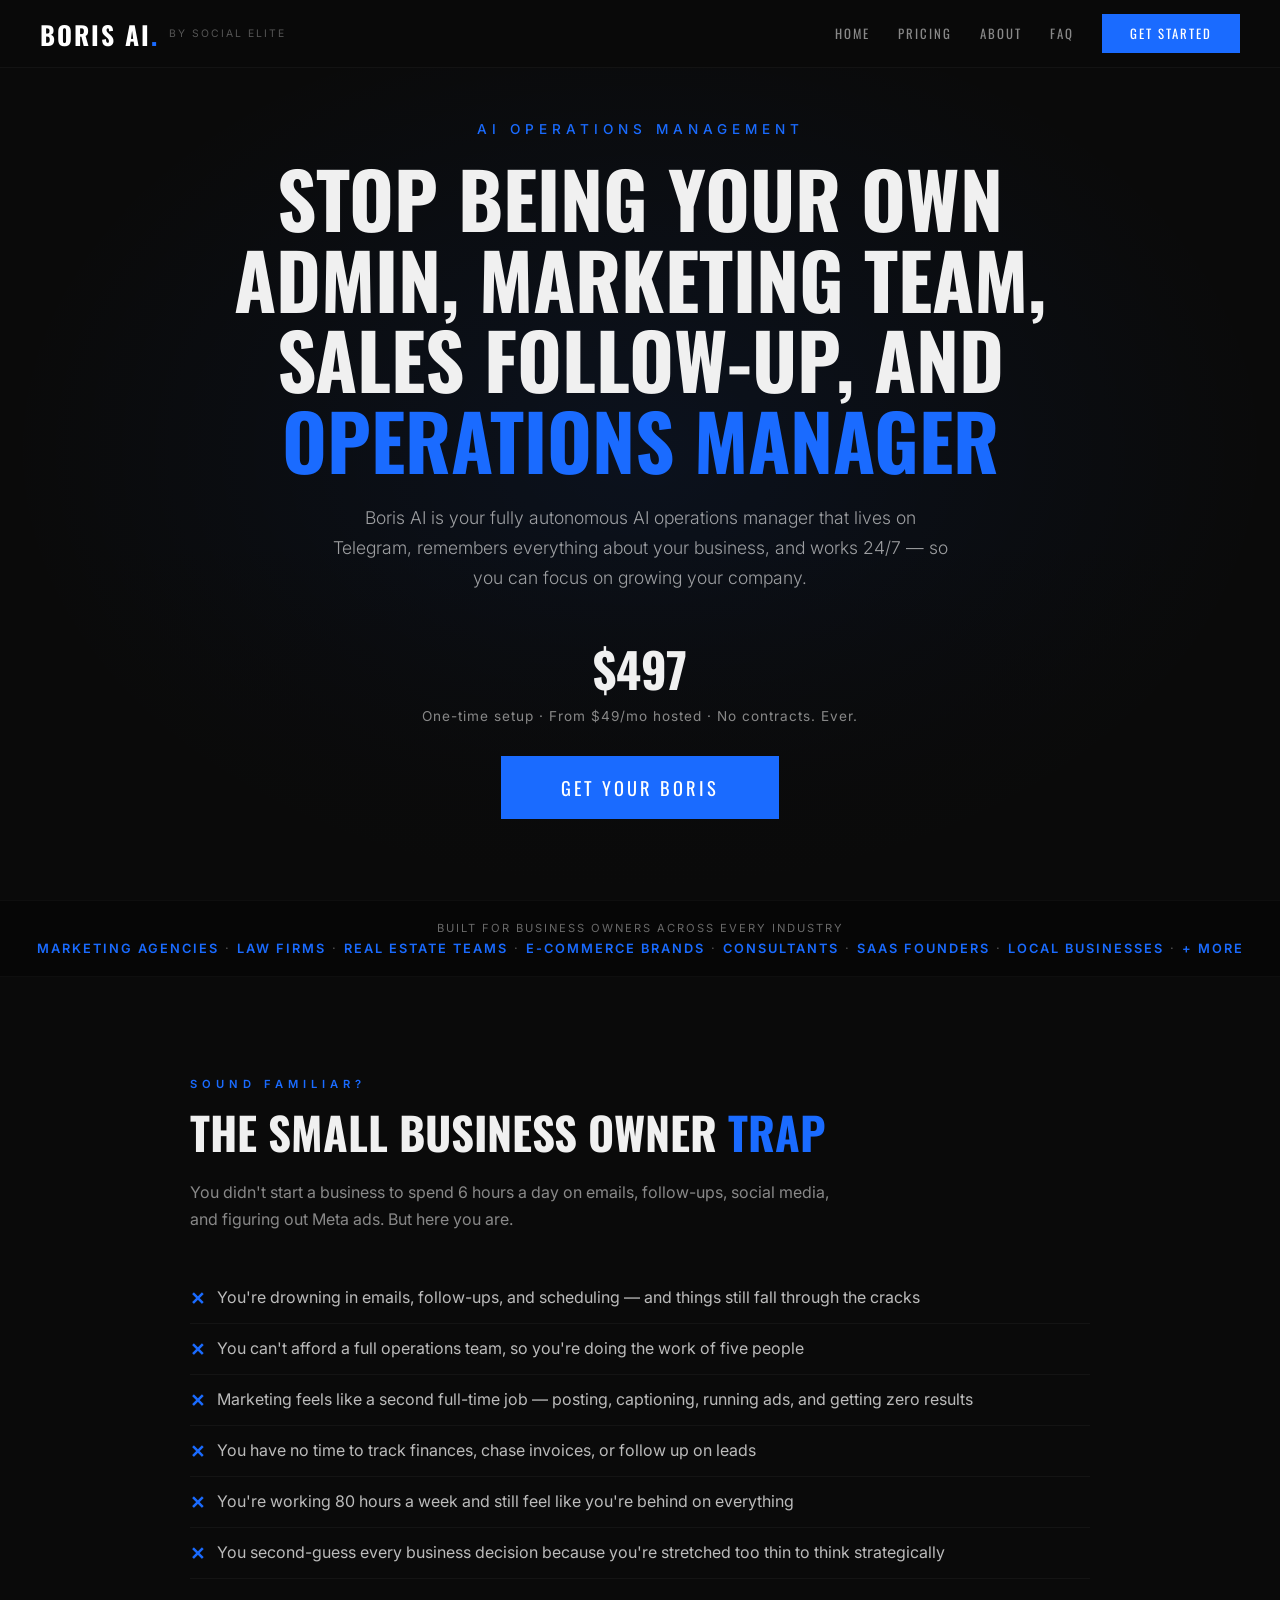
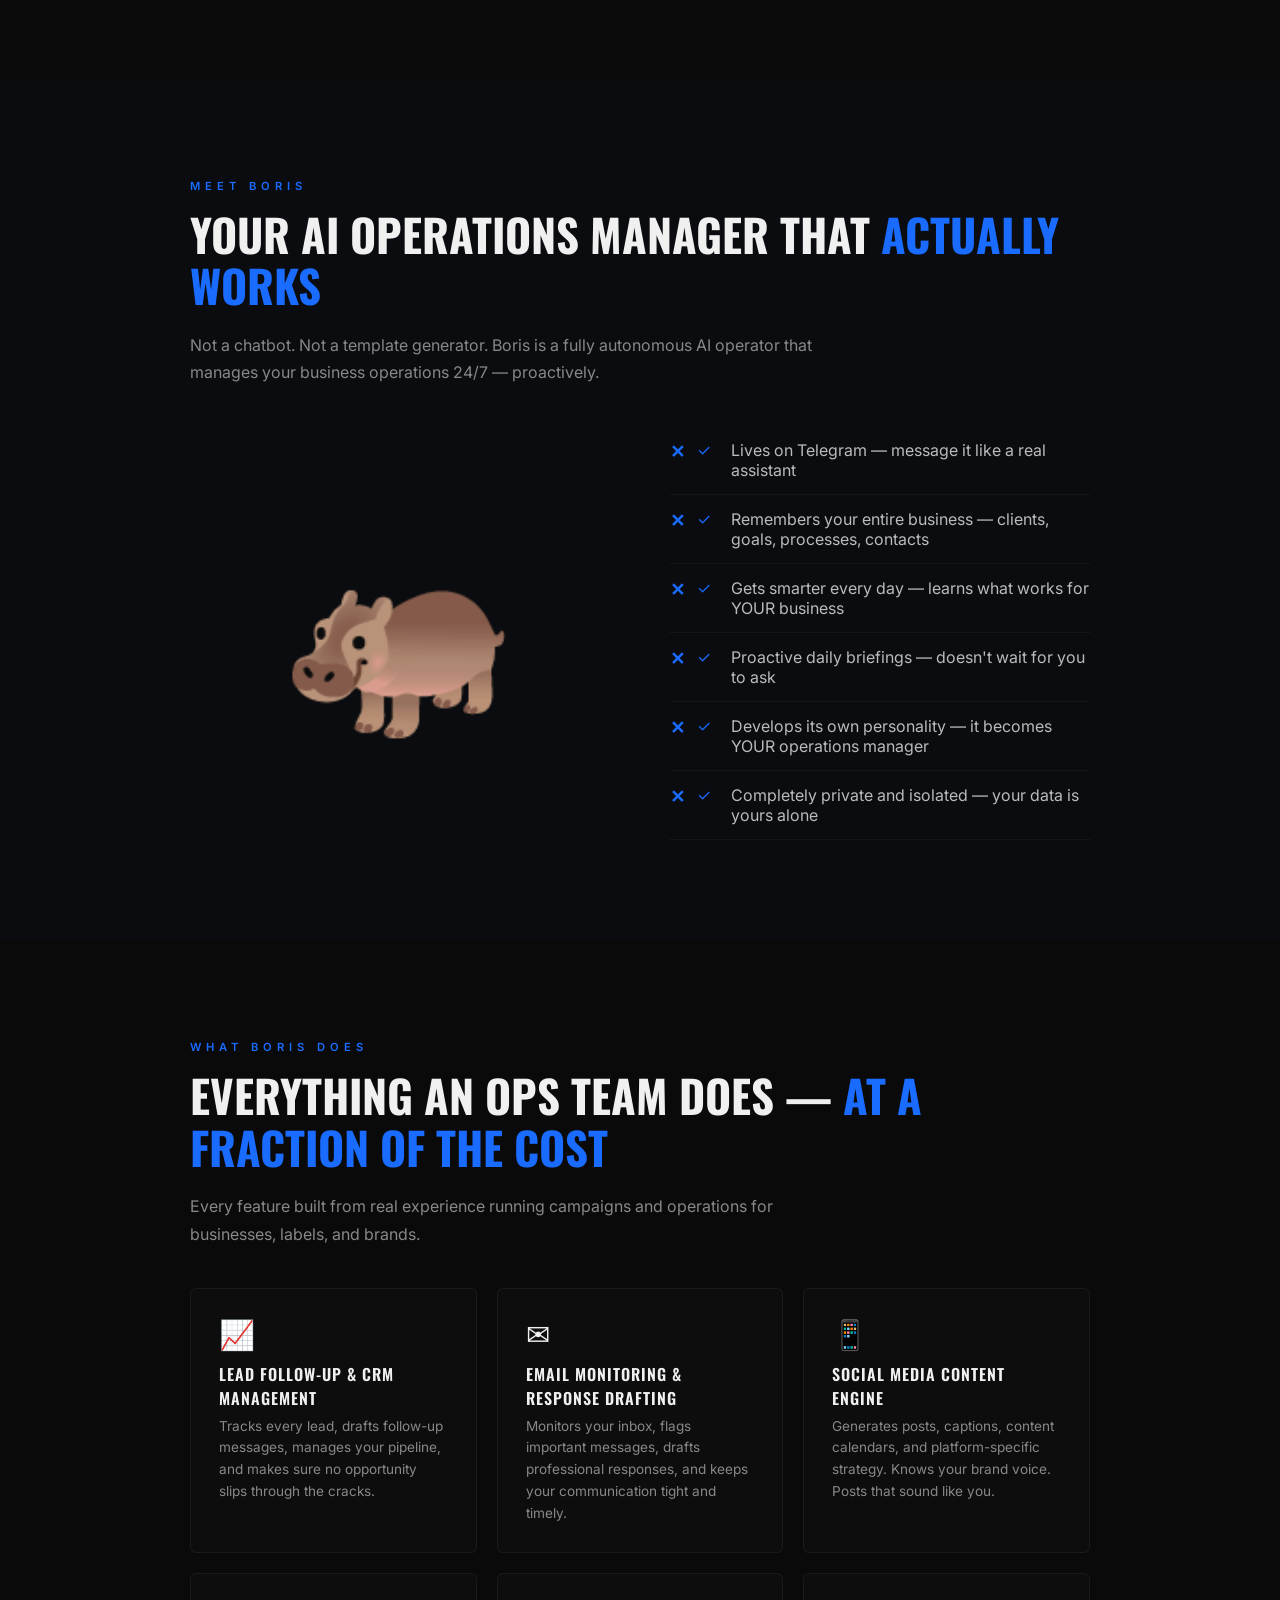
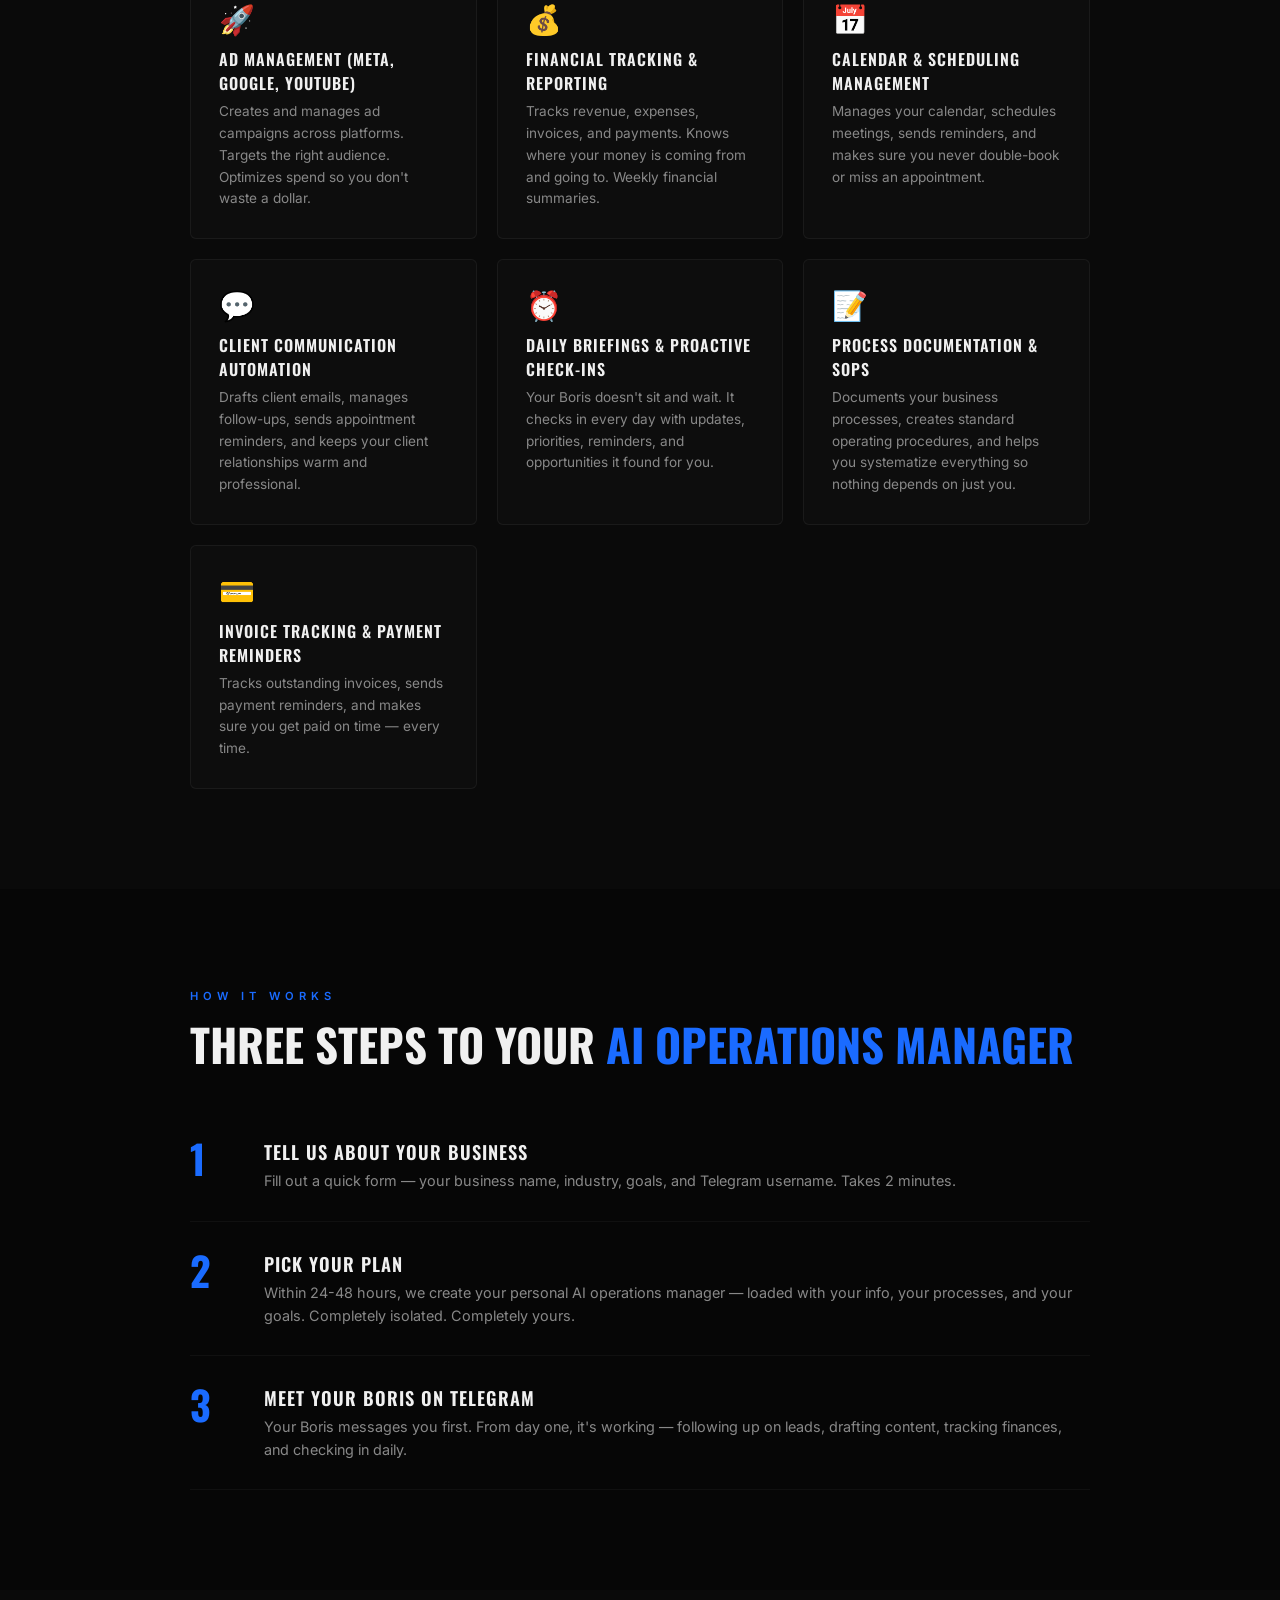
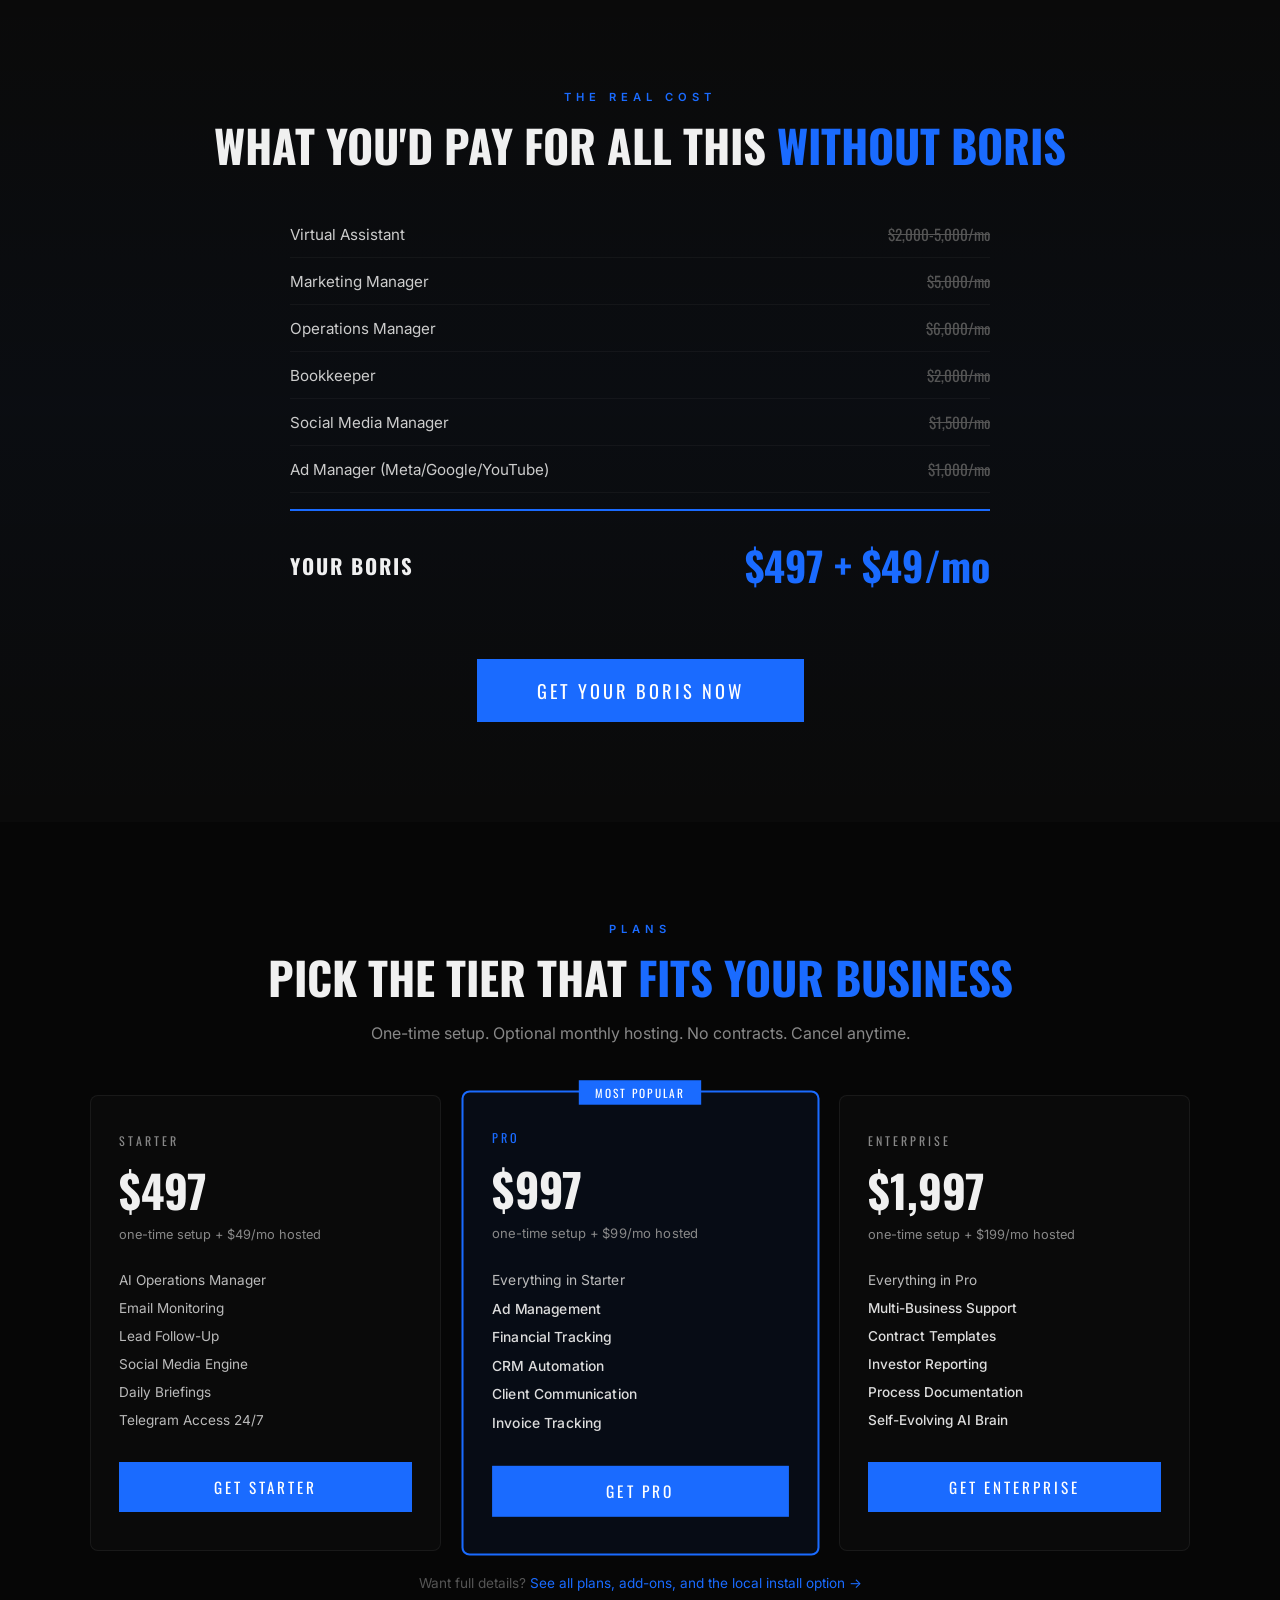
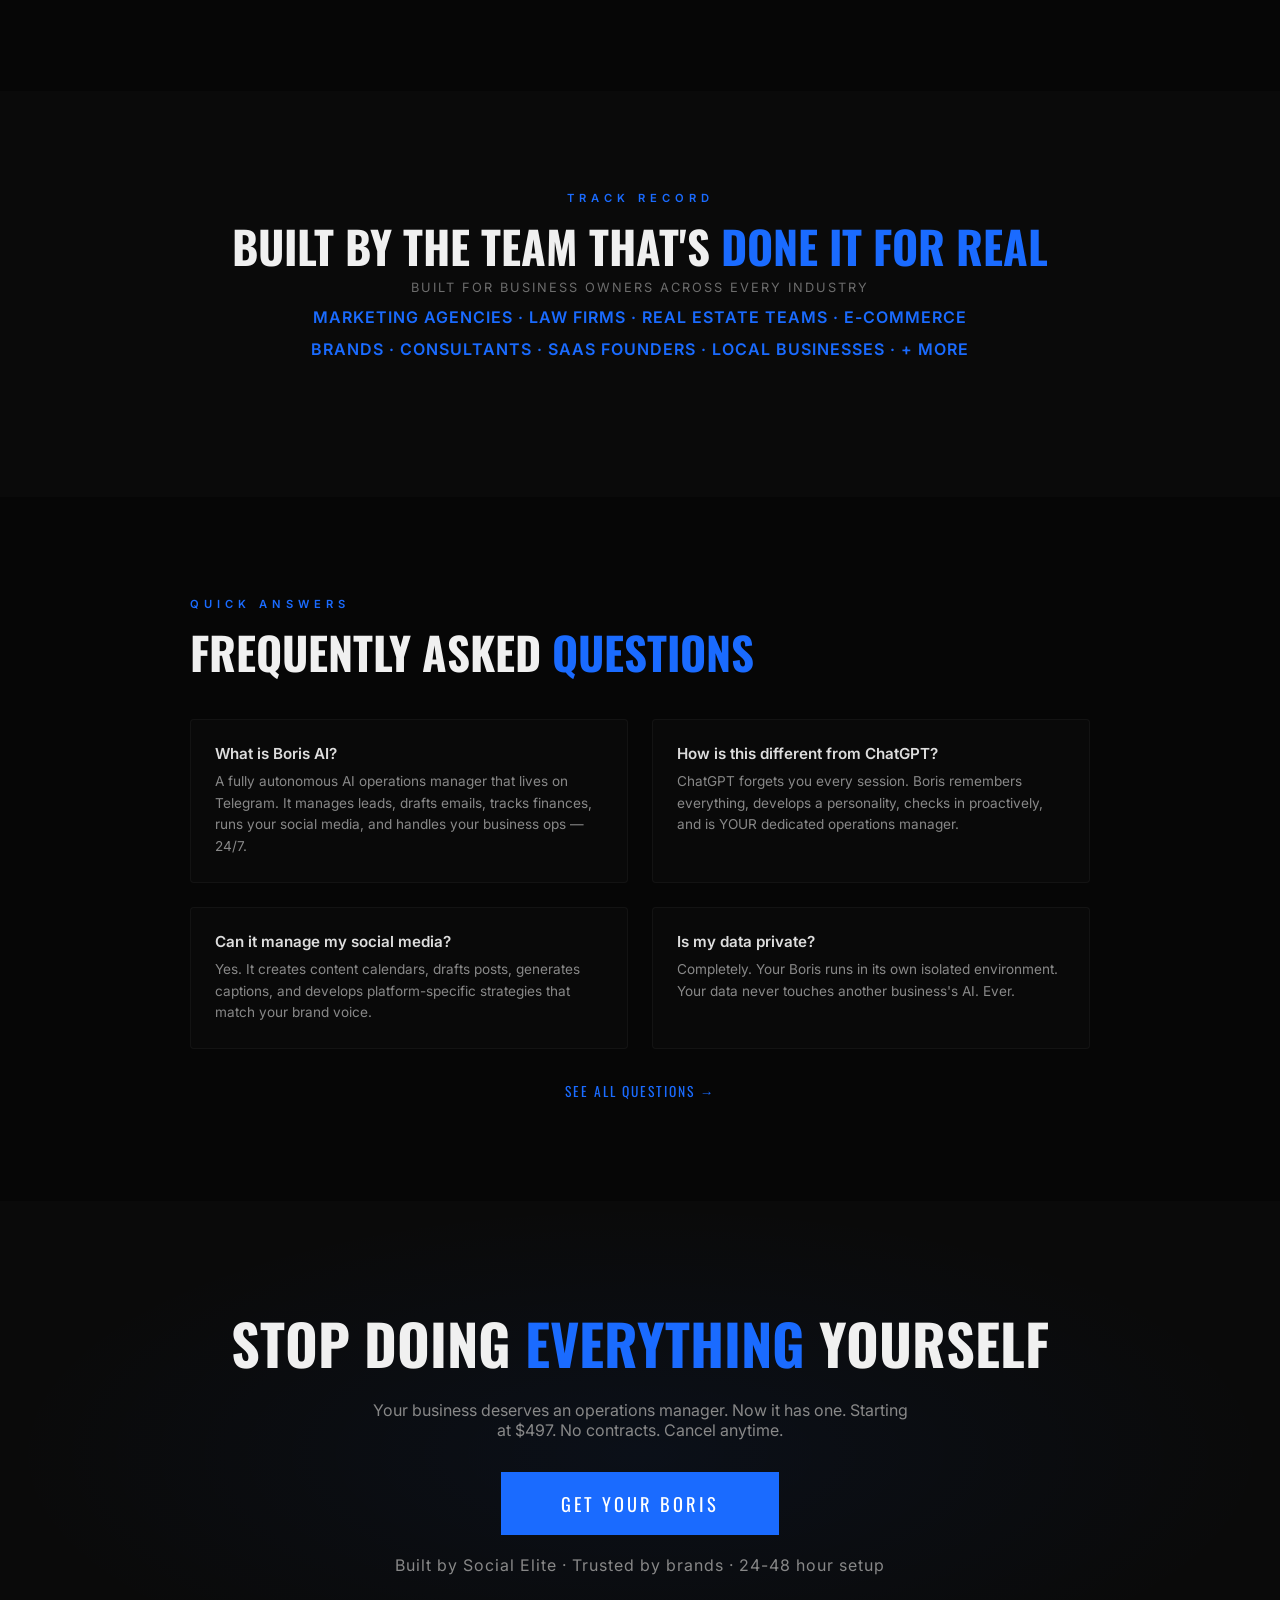
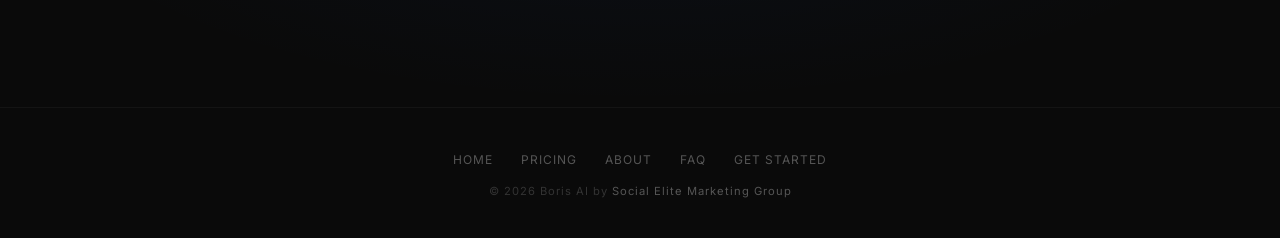
==== commit 1cf6ebfc: "Boris AI v2: premium pricing ($497/$997/$1997), business industry social proof, remove artist names" ====
--- a/index.html
+++ b/index.html
@@ -4,9 +4,9 @@
     <meta charset="UTF-8">
     <meta name="viewport" content="width=device-width, initial-scale=1.0">
     <title>Boris AI — Your AI Operations Manager for Business</title>
-    <meta name="description" content="Your own AI operations manager that handles lead follow-up, email monitoring, social media, ad management, financial tracking, and daily briefings. 24/7. No contracts. From $200.">
+    <meta name="description" content="Your own AI operations manager that handles lead follow-up, email monitoring, social media, ad management, financial tracking, and daily briefings. 24/7. No contracts. From $497.">
     <meta property="og:title" content="Boris AI — Your AI Operations Manager">
-    <meta property="og:description" content="Stop doing everything yourself. Get an AI operations manager that actually works. From $200 setup + $29/mo.">
+    <meta property="og:description" content="Stop doing everything yourself. Get an AI operations manager that actually works. From $497 setup + $49/mo.">
     <link rel="stylesheet" href="styles.css">
 </head>
 <body>
@@ -33,16 +33,16 @@
             <p class="hero-tag">AI Operations Management</p>
             <h1>Stop Being Your Own Admin, Marketing Team, Sales Follow-Up, and <span>Operations Manager</span></h1>
             <p class="hero-sub">Boris AI is your fully autonomous AI operations manager that lives on Telegram, remembers everything about your business, and works 24/7 — so you can focus on growing your company.</p>
-            <div class="hero-price">$200</div>
-            <p class="hero-price-note">One-time setup &middot; From $29/mo hosted &middot; No contracts. Ever.</p>
+            <div class="hero-price">$497</div>
+            <p class="hero-price-note">One-time setup &middot; From $49/mo hosted &middot; No contracts. Ever.</p>
             <a href="purchase.html" class="btn-primary">Get Your Boris</a>
         </div>
     </section>
 
     <!-- ==================== PROOF BAR ==================== -->
     <div class="proof-bar">
-        <p style="font-size: 0.7rem; color: rgba(255,255,255,0.4); letter-spacing: 2px; text-transform: uppercase; margin-bottom: 6px;">A few names from Jeremy's personal resume, the creator behind Boris AI</p>
-        <p><span>Teddy Swims</span> &middot; <span>Blackbear</span> &middot; <span>Bowling For Soup</span> &middot; <span>Catch Your Breath</span> &middot; <span>Cobra Starship</span> &middot; <span>Warner Music</span> &middot; <span>Sony Music</span> &middot; <span>+ more</span></p>
+        <p style="font-size: 0.7rem; color: rgba(255,255,255,0.4); letter-spacing: 2px; text-transform: uppercase; margin-bottom: 6px;">Built for business owners across every industry</p>
+        <p><span>Marketing Agencies</span> &middot; <span>Law Firms</span> &middot; <span>Real Estate Teams</span> &middot; <span>E-Commerce Brands</span> &middot; <span>Consultants</span> &middot; <span>SaaS Founders</span> &middot; <span>Local Businesses</span> &middot; <span>+ more</span></p>
     </div>
 
     <!-- ==================== PAIN SECTION ==================== -->
@@ -193,7 +193,7 @@
             </div>
             <div class="stack-total">
                 <span>Your Boris</span>
-                <span>$200 + $29/mo</span>
+                <span>$497 + $49/mo</span>
             </div>
             <div style="margin-top: 40px;">
                 <a href="purchase.html" class="btn-primary">Get Your Boris Now</a>
@@ -210,8 +210,8 @@
             <div class="pricing-grid">
                 <div class="price-card">
                     <div class="tier-name">Starter</div>
-                    <div class="tier-price">$200</div>
-                    <div class="tier-note">one-time setup + $29/mo hosted</div>
+                    <div class="tier-price">$497</div>
+                    <div class="tier-note">one-time setup + $49/mo hosted</div>
                     <ul>
                         <li>AI Operations Manager</li>
                         <li>Email Monitoring</li>
@@ -225,8 +225,8 @@
                 <div class="price-card featured">
                     <div class="badge">Most Popular</div>
                     <div class="tier-name">Pro</div>
-                    <div class="tier-price">$500</div>
-                    <div class="tier-note">one-time setup + $49/mo hosted</div>
+                    <div class="tier-price">$997</div>
+                    <div class="tier-note">one-time setup + $99/mo hosted</div>
                     <ul>
                         <li>Everything in Starter</li>
                         <li class="highlight">Ad Management</li>
@@ -239,8 +239,8 @@
                 </div>
                 <div class="price-card">
                     <div class="tier-name">Enterprise</div>
-                    <div class="tier-price">$1,000</div>
-                    <div class="tier-note">one-time setup + $99/mo hosted</div>
+                    <div class="tier-price">$1,997</div>
+                    <div class="tier-note">one-time setup + $199/mo hosted</div>
                     <ul>
                         <li>Everything in Pro</li>
                         <li class="highlight">Multi-Business Support</li>
@@ -261,9 +261,9 @@
         <div class="section-inner" style="text-align: center;">
             <p class="section-tag">Track Record</p>
             <h2 style="margin-bottom: 8px;">Built by the Team That's <span style="color: var(--blue);">Done It for Real</span></h2>
-            <p style="font-size: 0.8rem; color: rgba(255,255,255,0.4); text-transform: uppercase; letter-spacing: 2px; text-align: center; margin: 0 auto 6px;">A few names from Jeremy's personal resume, the creator behind Boris AI</p>
+            <p style="font-size: 0.8rem; color: rgba(255,255,255,0.4); text-transform: uppercase; letter-spacing: 2px; text-align: center; margin: 0 auto 6px;">Built for business owners across every industry</p>
             <p style="font-size: 1rem; color: var(--blue); font-weight: 600; text-align: center; max-width: 700px; margin: 0 auto 32px; line-height: 2; text-transform: uppercase; letter-spacing: 1px;">
-                Teddy Swims &middot; Blackbear &middot; Bowling For Soup &middot; Catch Your Breath &middot; Cobra Starship &middot; Warner Music &middot; Sony Music &middot; + more
+                Marketing Agencies &middot; Law Firms &middot; Real Estate Teams &middot; E-Commerce Brands &middot; Consultants &middot; SaaS Founders &middot; Local Businesses &middot; + more
             </p>
         </div>
     </section>
@@ -299,7 +299,7 @@
     <section class="cta-section">
         <div class="cta-content">
             <h2>Stop Doing <span>Everything</span> Yourself</h2>
-            <p>Your business deserves an operations manager. Now it has one. Starting at $200. No contracts. Cancel anytime.</p>
+            <p>Your business deserves an operations manager. Now it has one. Starting at $497. No contracts. Cancel anytime.</p>
             <a href="purchase.html" class="btn-primary">Get Your Boris</a>
             <p class="guarantee">Built by Social Elite &middot; Trusted by brands &middot; 24-48 hour setup</p>
         </div>
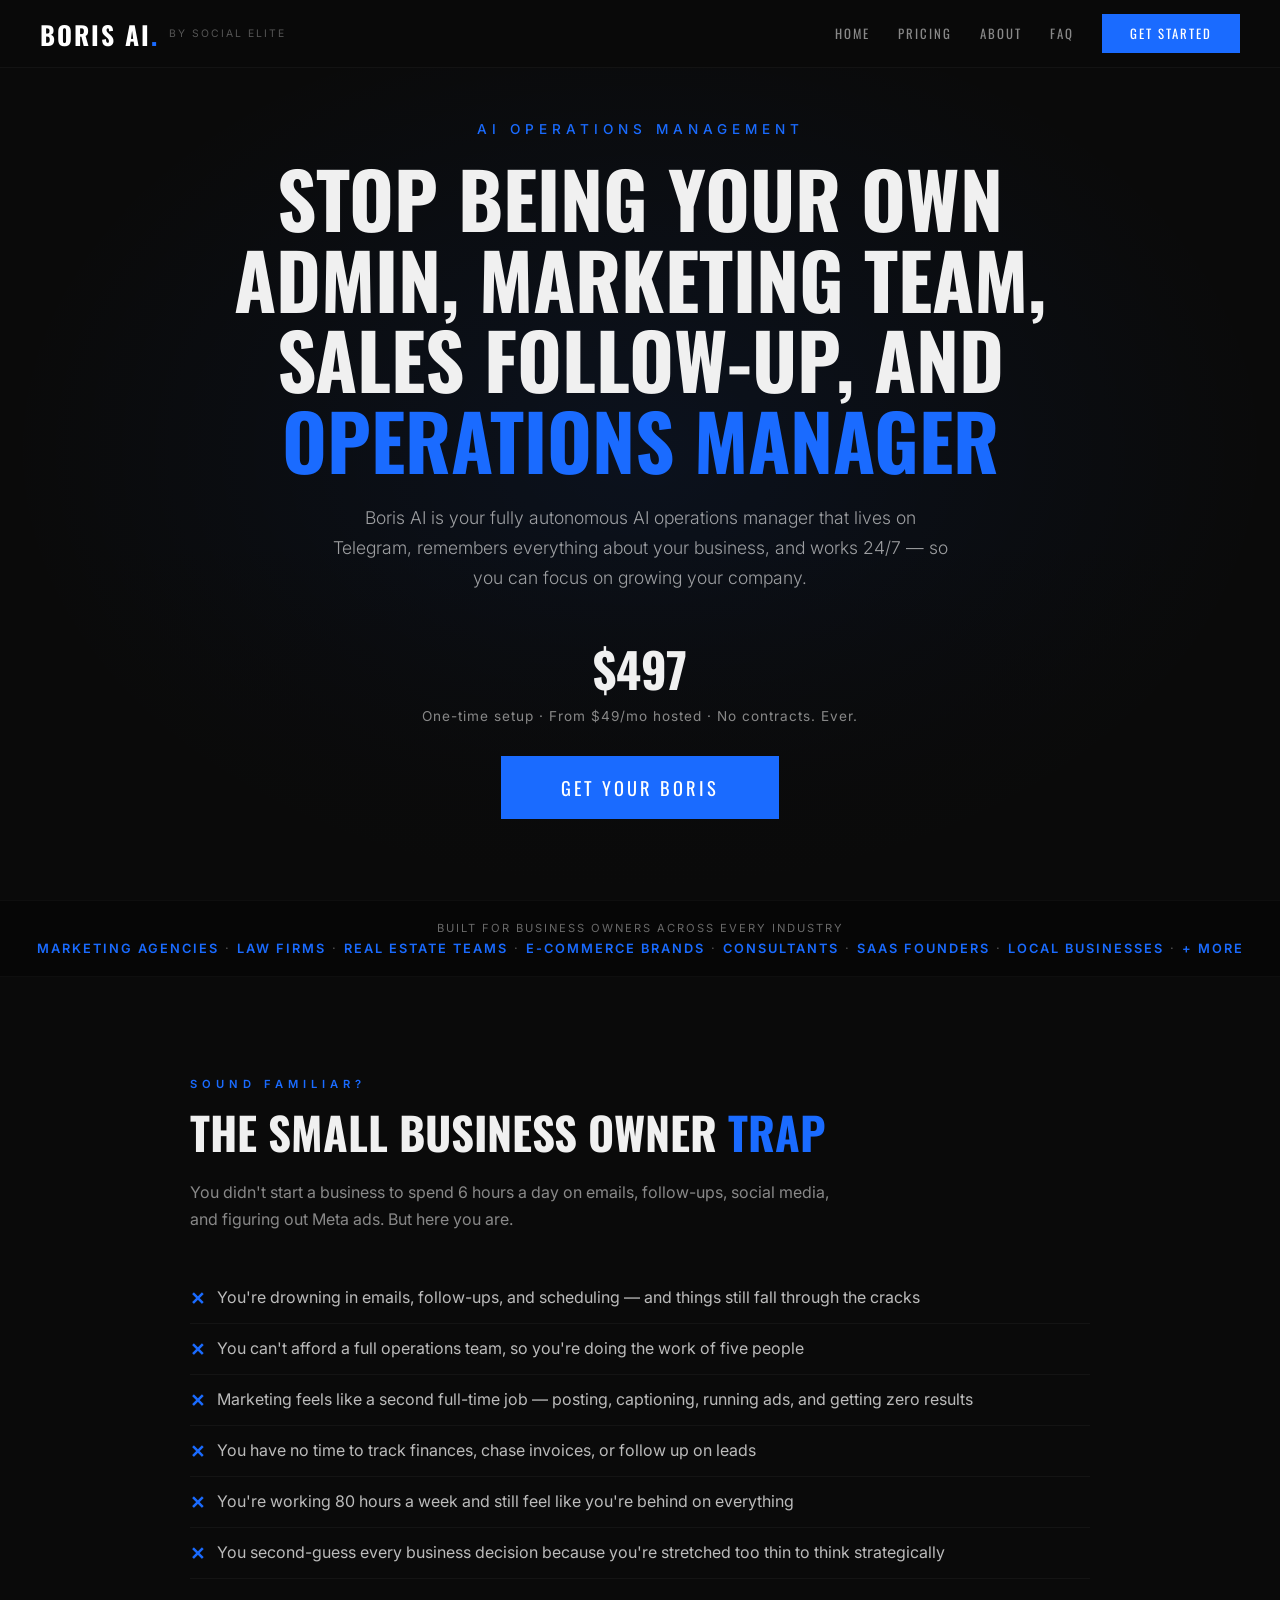
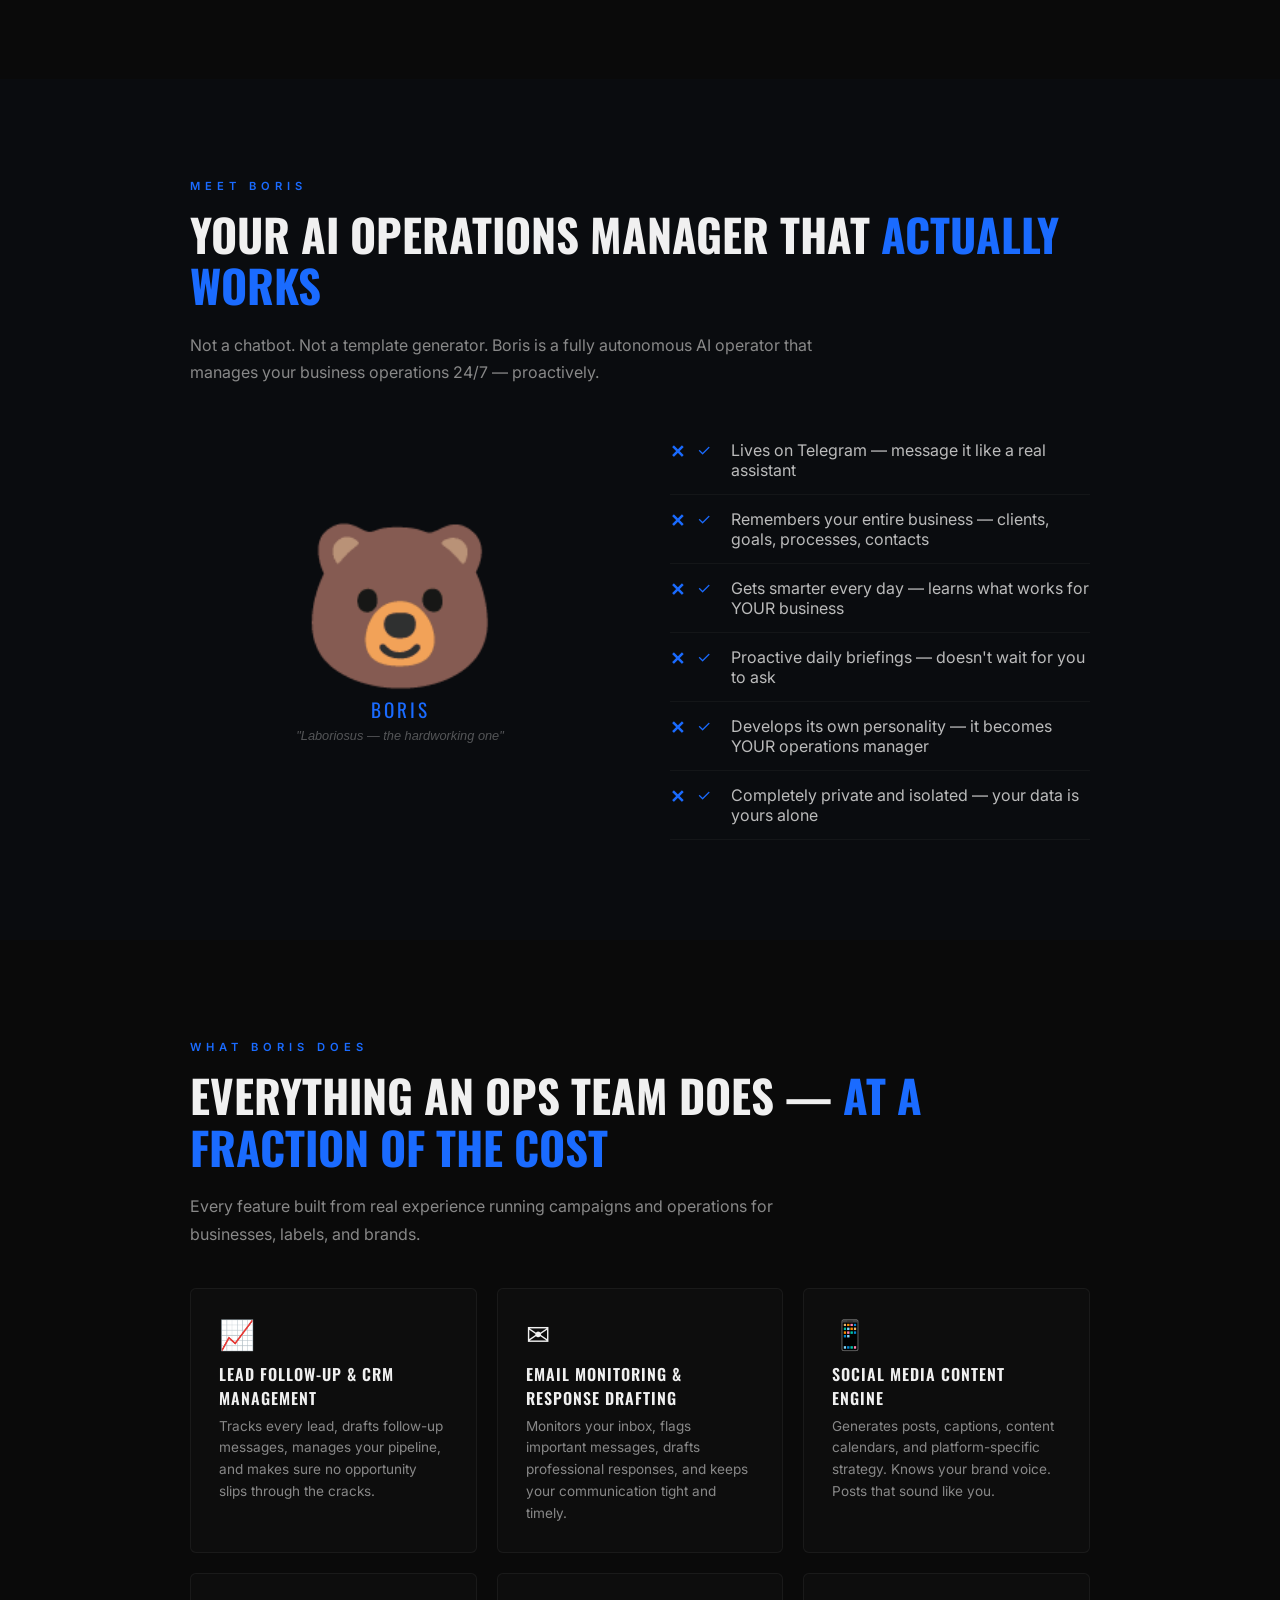
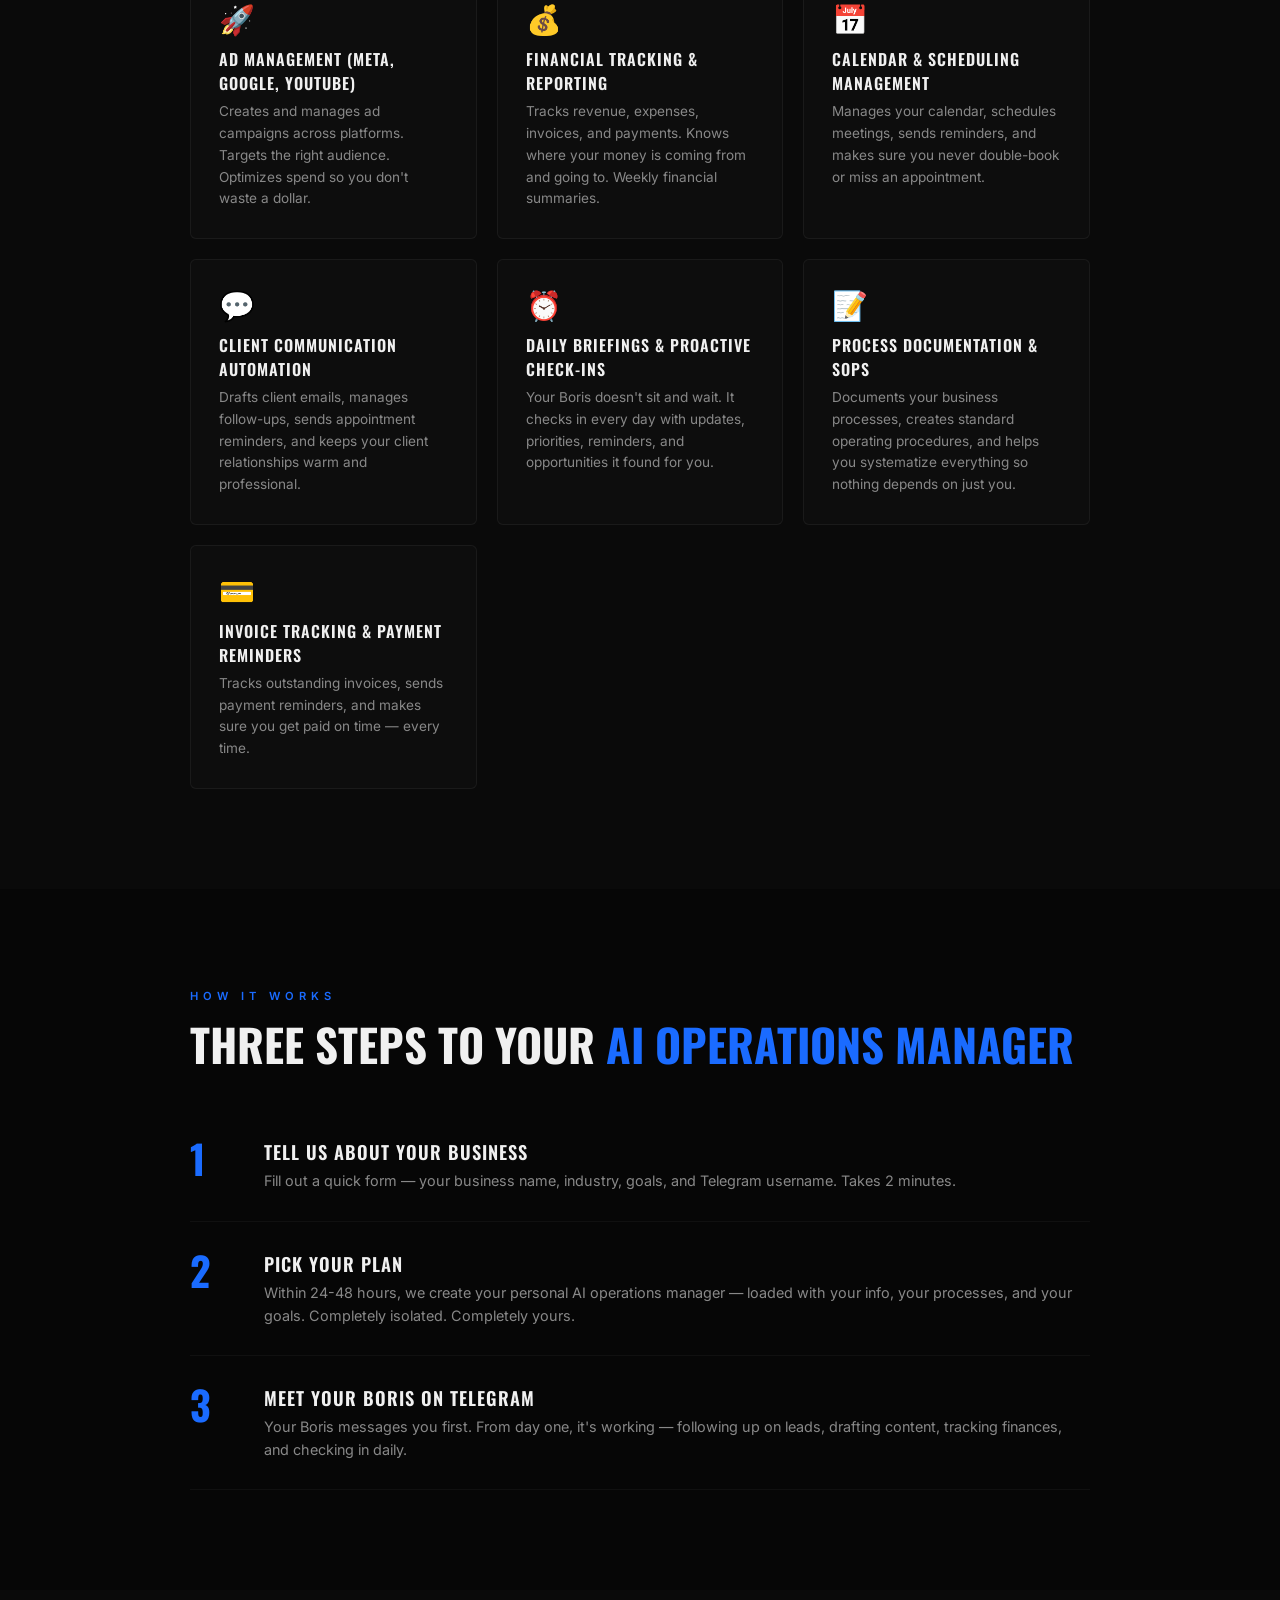
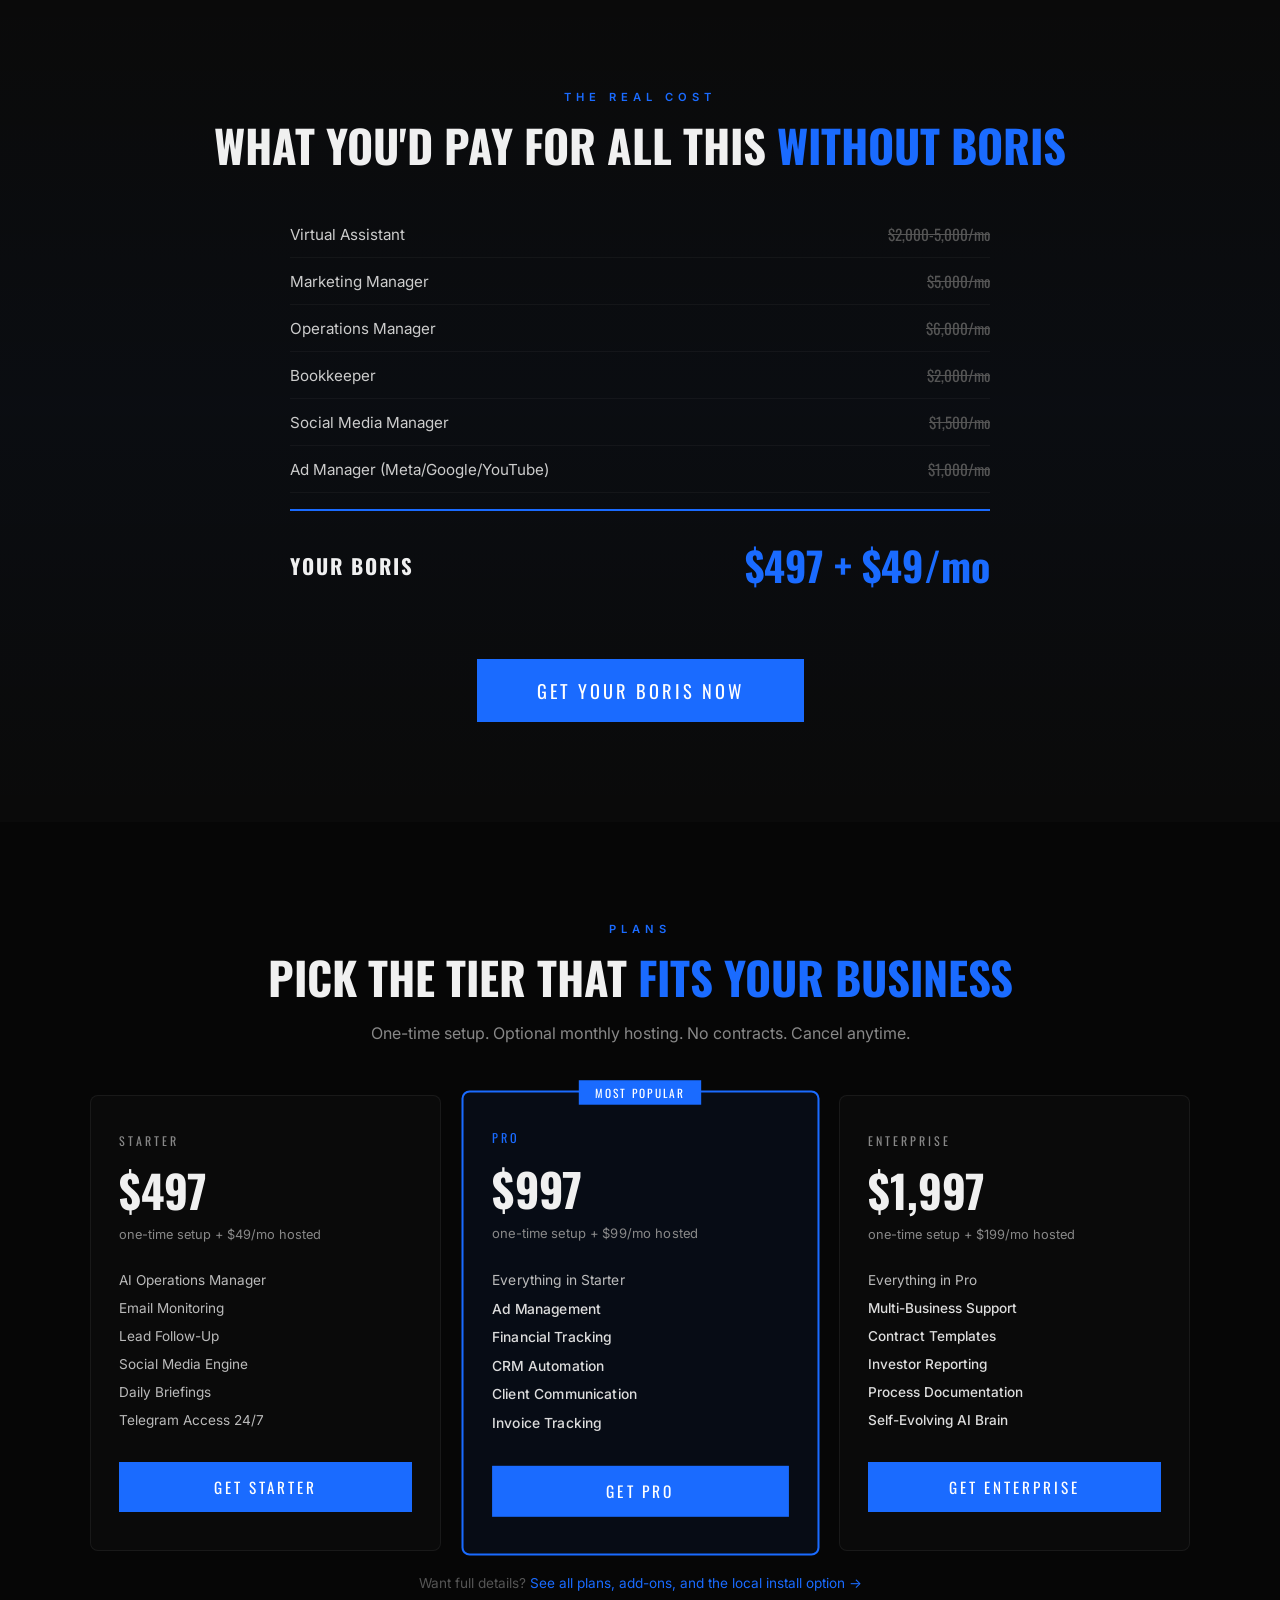
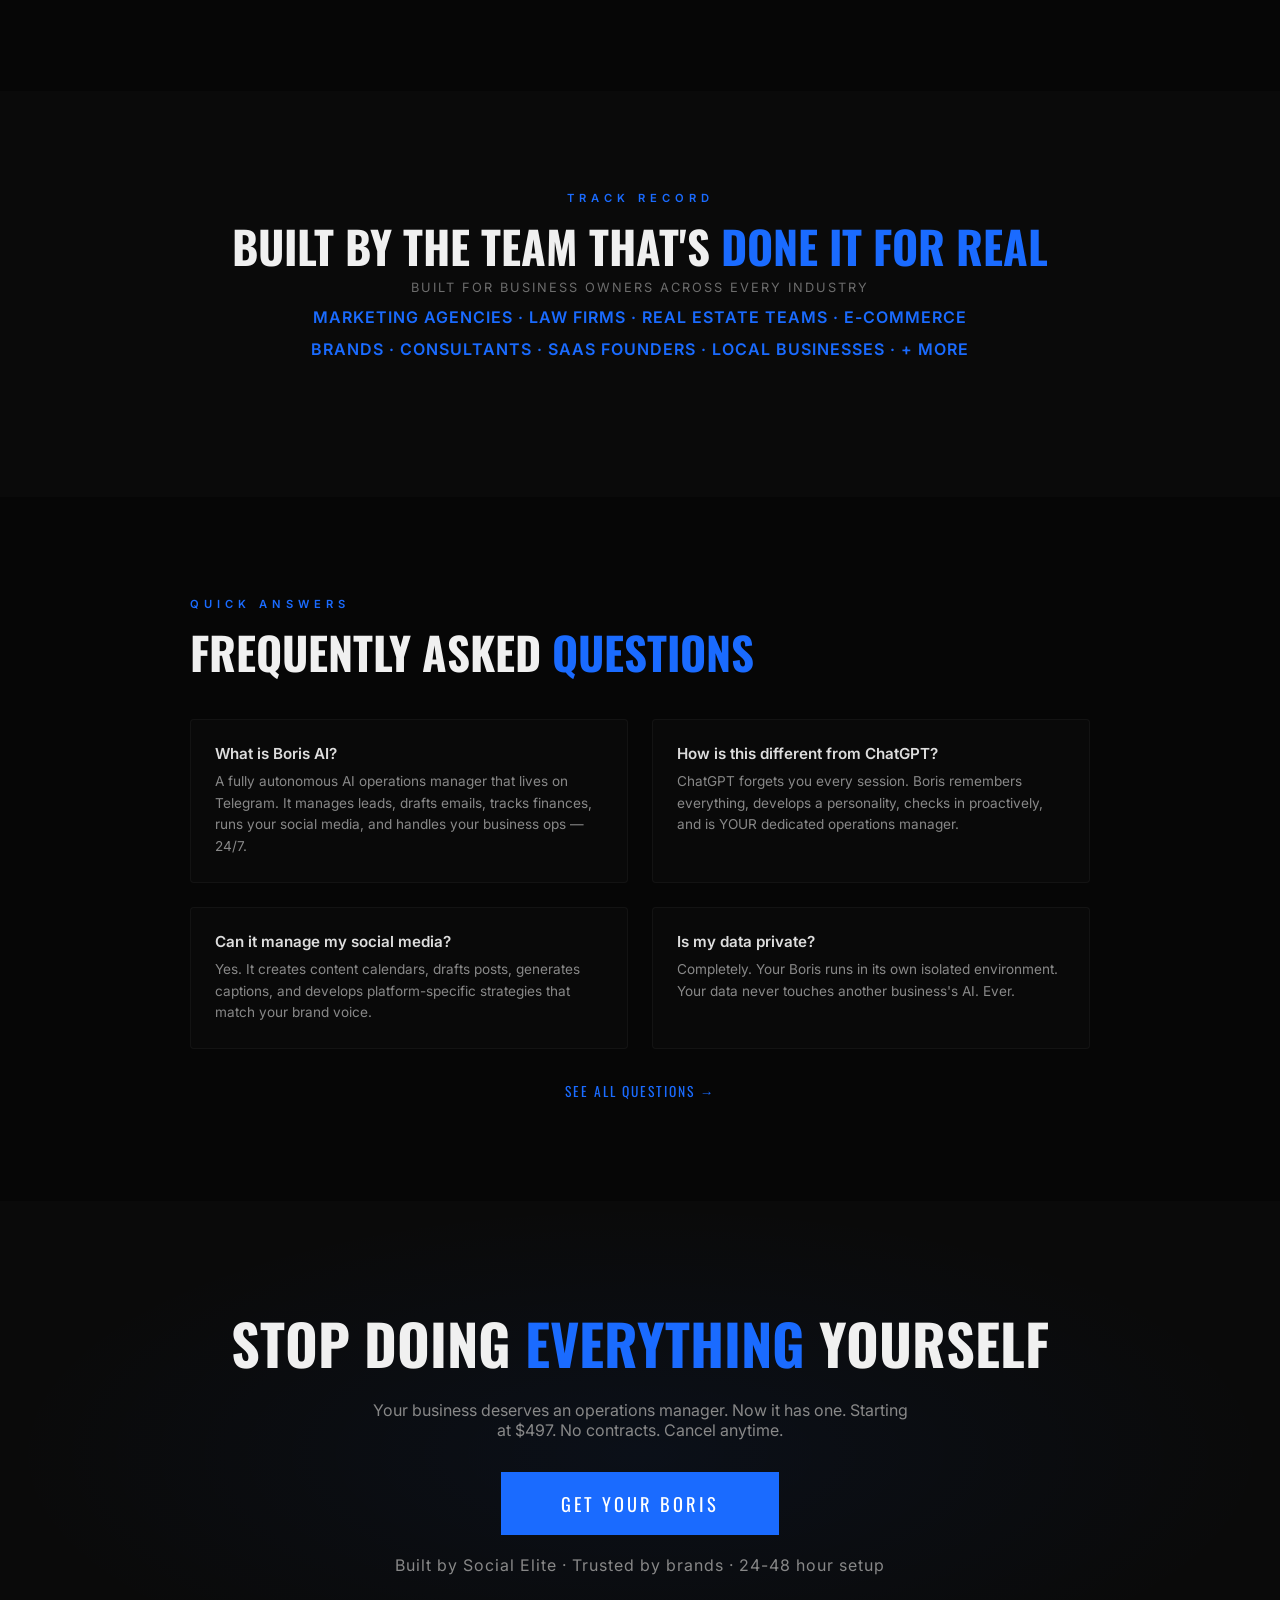
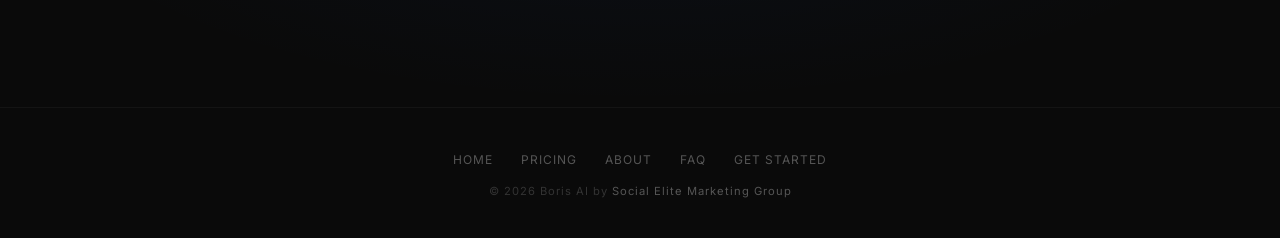
==== commit c965c4bd: "Boris AI: replace hippo with 🐻 bear + Boris identity — Laboriosus, born Feb 16 2026" ====
--- a/index.html
+++ b/index.html
@@ -69,8 +69,10 @@
             <h2>Your AI Operations Manager That <span style="color: var(--blue);">Actually Works</span></h2>
             <p class="section-subtitle">Not a chatbot. Not a template generator. Boris is a fully autonomous AI operator that manages your business operations 24/7 — proactively.</p>
             <div class="two-col">
-                <div style="font-size: 12rem; text-align: center; line-height: 1;">
-                    &#129435;
+                <div style="text-align: center;">
+                    <div style="font-size: 10rem; line-height: 1; margin-bottom: 12px;">🐻</div>
+                    <p style="font-family: 'Oswald', sans-serif; font-size: 1.2rem; text-transform: uppercase; letter-spacing: 3px; color: var(--blue);">Boris</p>
+                    <p style="font-size: 0.8rem; color: rgba(255,255,255,0.3); font-style: italic; margin-top: 4px;">"Laboriosus — the hardworking one"</p>
                 </div>
                 <div>
                     <ul class="pain-list" style="list-style: none;">
